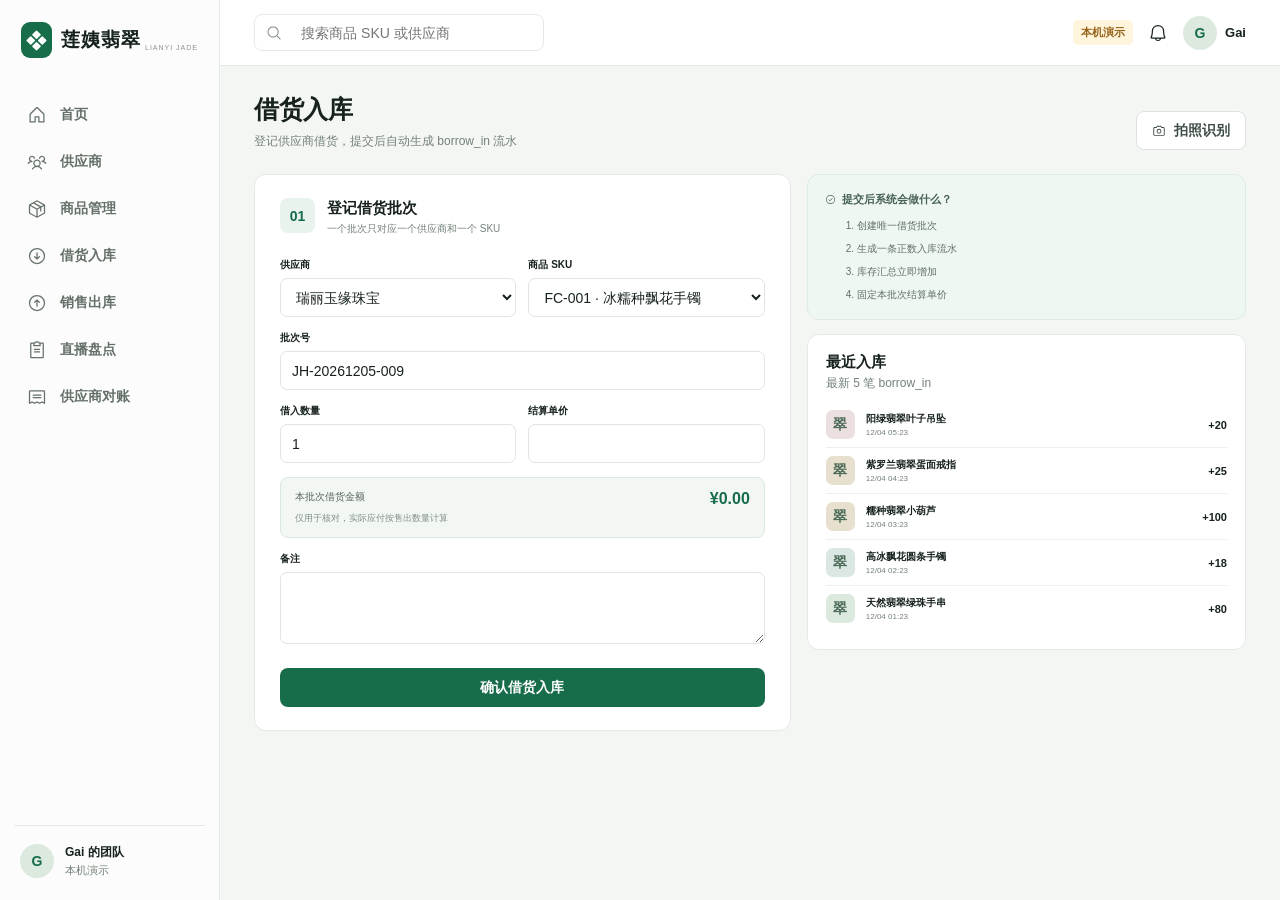
==== borrow/index.html @ c165a5d6 "Publish 莲姨翡翠 mobile workbench" ====
<!DOCTYPE html><html lang="zh-CN"><head><meta charSet="utf-8"/><meta name="viewport" content="width=device-width, initial-scale=1"/><link rel="stylesheet" href="/_next/static/css/index.B_fYpYmX.css" data-rsc-css-href="/_next/static/css/index.B_fYpYmX.css" data-precedence="vite-rsc/importer-resources"/><link rel="modulepreload" fetchPriority="low" href="/_next/static/chunks/index-DwJyGmUU.js"/><script src="/_next/static/chunks/rolldown-runtime-C60lm6uB.js" type="module" async=""></script><script src="/_next/static/chunks/framework-D_rUT4EX.js" type="module" async=""></script><script src="/_next/static/chunks/navigation-errors-By4dF-Cc.js" type="module" async=""></script><link rel="modulepreload" href="/_next/static/chunks/layout-segment-context-Eu8KPWJx.js" crossorigin=""/><link rel="modulepreload" href="/_next/static/chunks/provider-BkWd7_h_.js" crossorigin=""/><title>莲姨翡翠 · 直播库存工作台</title><meta name="description" content="多供应商直播借货、销售、盘点与对账"/><meta name="theme-color" content="#176c4a"/><script>Object.assign(((self[Symbol.for("vinext.navigationRuntime")]??={bootstrap:{routeManifest:null},functions:{}}).bootstrap.rsc??={rsc:[]}),{params:{},nav:{"pathname":"/borrow","searchParams":[]}})</script><link rel="modulepreload" href="/_next/static/chunks/index-DwJyGmUU.js" />
</head><body><div class="center-state"><div class="spinner"></div><b>正在读取工作台</b></div><script type="module" src="/_next/static/chunks/index-DwJyGmUU.js" id="_R_" async=""></script><script>((self[Symbol.for("vinext.navigationRuntime")]??={bootstrap:{routeManifest:null},functions:{}}).bootstrap.rsc??={rsc:[]}).rsc.push("0:{\"page:/borrow\":\"$L1\",\"layout:/\":\"$L2\",\"route:/borrow\":\"$L3\",\"__route\":\"route:/borrow\",\"__interceptionContext\":null,\"__layoutIds\":[\"layout:/\"],\"__rootLayout\":\"/\",\"__bfcacheSegmentIdentities\":{\"layout:/\":\"[\\\"layout\\\",\\\"layout:/\\\",\\\"root-boundary:/\\\",\\\"\\\"]\",\"page:/borrow\":\"[\\\"page\\\",\\\"page:/borrow\\\",\\\"root-boundary:/\\\",\\\"[\\\\\\\"borrow\\\\\\\"]\\\"]\"},\"__srcPage\":[\"borrow\",\"page\"],\"__layoutFlags\":{\"layout:/\":\"s\"},\"__artifactCompatibility\":{\"schemaVersion\":1,\"graphVersion\":\"app-route-graph:63d106fcc7e4d18f\",\"deploymentVersion\":\"52a5974e-112c-4733-9231-46b6f329998c\",\"appElementsSchemaVersion\":1,\"rscPayloadSchemaVersion\":1,\"rootBoundaryId\":\"/\",\"renderEpoch\":null},\"__dynamicStaleTime\":0}\n")</script><script>((self[Symbol.for("vinext.navigationRuntime")]??={bootstrap:{routeManifest:null},functions:{}}).bootstrap.rsc??={rsc:[]}).rsc.push("4:I[\"75b87872b5db\",[],\"AppProvider\",1]\n")</script><script>((self[Symbol.for("vinext.navigationRuntime")]??={bootstrap:{routeManifest:null},functions:{}}).bootstrap.rsc??={rsc:[]}).rsc.push("5:I[\"8c0f216c4604\",[],\"Children\",1]\n")</script><script>((self[Symbol.for("vinext.navigationRuntime")]??={bootstrap:{routeManifest:null},functions:{}}).bootstrap.rsc??={rsc:[]}).rsc.push("6:I[\"593f344dc510\",[],\"GlobalErrorBoundary\",1]\n")</script><script>((self[Symbol.for("vinext.navigationRuntime")]??={bootstrap:{routeManifest:null},functions:{}}).bootstrap.rsc??={rsc:[]}).rsc.push("7:I[\"0b874ad30386\",[],\"default\",1]\n")</script><script>((self[Symbol.for("vinext.navigationRuntime")]??={bootstrap:{routeManifest:null},functions:{}}).bootstrap.rsc??={rsc:[]}).rsc.push("8:I[\"593f344dc510\",[],\"ErrorBoundary\",1]\n")</script><script>((self[Symbol.for("vinext.navigationRuntime")]??={bootstrap:{routeManifest:null},functions:{}}).bootstrap.rsc??={rsc:[]}).rsc.push("9:I[\"15c18cfaeeff\",[],\"LayoutSegmentProvider\",1]\n")</script><script>((self[Symbol.for("vinext.navigationRuntime")]??={bootstrap:{routeManifest:null},functions:{}}).bootstrap.rsc??={rsc:[]}).rsc.push("a:I[\"8c0f216c4604\",[],\"Slot\",1]\n")</script><script>((self[Symbol.for("vinext.navigationRuntime")]??={bootstrap:{routeManifest:null},functions:{}}).bootstrap.rsc??={rsc:[]}).rsc.push("b:I[\"593f344dc510\",[],\"NotFoundBoundary\",1]\n")</script><script>((self[Symbol.for("vinext.navigationRuntime")]??={bootstrap:{routeManifest:null},functions:{}}).bootstrap.rsc??={rsc:[]}).rsc.push("c:I[\"9276801271d6\",[],\"AppRouterScrollTarget\",1]\n")</script><script>((self[Symbol.for("vinext.navigationRuntime")]??={bootstrap:{routeManifest:null},functions:{}}).bootstrap.rsc??={rsc:[]}).rsc.push("d:I[\"593f344dc510\",[],\"RedirectBoundary\",1]\n")</script><script>((self[Symbol.for("vinext.navigationRuntime")]??={bootstrap:{routeManifest:null},functions:{}}).bootstrap.rsc??={rsc:[]}).rsc.push(":HL[\"/_next/static/css/index.B_fYpYmX.css\",\"style\"     ]\n")</script><script>((self[Symbol.for("vinext.navigationRuntime")]??={bootstrap:{routeManifest:null},functions:{}}).bootstrap.rsc??={rsc:[]}).rsc.push("2:[[[\"$\",\"link\",\"css:/_next/static/css/index.B_fYpYmX.css\",{\"rel\":\"stylesheet\",\"precedence\":\"vite-rsc/importer-resources\",\"href\":\"/_next/static/css/index.B_fYpYmX.css\",\"data-rsc-css-href\":\"/_next/static/css/index.B_fYpYmX.css\"}],\"$undefined\"],[\"$\",\"html\",null,{\"lang\":\"zh-CN\",\"children\":[\"$\",\"body\",null,{\"children\":[\"$\",\"$L4\",null,{\"children\":[\"$\",\"$L5\",null,{}]}]}]}]]\n")</script><script>((self[Symbol.for("vinext.navigationRuntime")]??={bootstrap:{routeManifest:null},functions:{}}).bootstrap.rsc??={rsc:[]}).rsc.push("3:[[[\"$\",\"meta\",null,{\"charSet\":\"utf-8\"}],[[\"$\",\"title\",\"0\",{\"children\":\"莲姨翡翠 · 直播库存工作台\"}],[\"$\",\"meta\",\"1\",{\"name\":\"description\",\"content\":\"多供应商直播借货、销售、盘点与对账\"}]],[[\"$\",\"meta\",\"0\",{\"name\":\"viewport\",\"content\":\"width=device-width, initial-scale=1\"}],[\"$\",\"meta\",\"1\",{\"name\":\"theme-color\",\"content\":\"#176c4a\"}]]],[\"$\",\"$L6\",null,{\"fallback\":\"$7\",\"children\":[\"$\",\"$L8\",null,{\"fallback\":\"$7\",\"children\":[\"$\",\"$L9\",null,{\"providerId\":\"layout:/\",\"segmentMap\":{\"children\":[\"borrow\"]},\"children\":[\"$\",\"$La\",null,{\"id\":\"layout:/\",\"parallelSlots\":\"$undefined\",\"children\":[\"$\",\"$Lb\",null,{\"resetKey\":\"borrow\",\"fallback\":[[\"$\",\"title\",null,{\"children\":\"404: This page could not be found.\"}],[\"$\",\"div\",null,{\"style\":{\"fontFamily\":\"system-ui,\\\"Segoe UI\\\",Roboto,Helvetica,Arial,sans-serif,\\\"Apple Color Emoji\\\",\\\"Segoe UI Emoji\\\"\",\"height\":\"100vh\",\"textAlign\":\"center\",\"display\":\"flex\",\"flexDirection\":\"column\",\"alignItems\":\"center\",\"justifyContent\":\"center\"},\"children\":[\"$\",\"div\",null,{\"children\":[[\"$\",\"style\",null,{\"dangerouslySetInnerHTML\":{\"__html\":\"body{color:#000;background:#fff;margin:0}.next-error-h1{border-right:1px solid rgba(0,0,0,.3)}@media (prefers-color-scheme:dark){body{color:#fff;background:#000}.next-error-h1{border-right:1px solid rgba(255,255,255,.3)}}\"}}],[\"$\",\"h1\",null,{\"className\":\"next-error-h1\",\"style\":{\"display\":\"inline-block\",\"margin\":\"0 20px 0 0\",\"padding\":\"0 23px 0 0\",\"fontSize\":24,\"fontWeight\":500,\"verticalAlign\":\"top\",\"lineHeight\":\"49px\"},\"children\":404}],[\"$\",\"div\",null,{\"style\":{\"display\":\"inline-block\"},\"children\":[\"$\",\"h2\",null,{\"style\":{\"fontSize\":14,\"fontWeight\":400,\"lineHeight\":\"49px\",\"margin\":0},\"children\":\"This page could not be found.\"}]}]]}]}]],\"children\":[\"$\",\"$Lc\",null,{\"children\":[\"$\",\"$Ld\",null,{\"children\":[[\"$\",\"$L9\",null,{\"providerId\":\"page:/borrow\",\"segmentMap\":{\"children\":[\"__PAGE__\"]},\"children\":[\"$\",\"$La\",null,{\"id\":\"page:/borrow\"}]}],null]}]}]}]}]}]}]}],null,null]\n")</script><script>((self[Symbol.for("vinext.navigationRuntime")]??={bootstrap:{routeManifest:null},functions:{}}).bootstrap.rsc??={rsc:[]}).rsc.push("e:I[\"9e5c0a05e848\",[],\"BorrowPage\",1]\n")</script><script>((self[Symbol.for("vinext.navigationRuntime")]??={bootstrap:{routeManifest:null},functions:{}}).bootstrap.rsc??={rsc:[]}).rsc.push("1:[\"$\",\"$Le\",null,{}]\n")</script><script>Object.assign(((self[Symbol.for("vinext.navigationRuntime")]??={bootstrap:{routeManifest:null},functions:{}}).bootstrap.rsc??={rsc:[]}),{"initialCacheKind":"static"});((self[Symbol.for("vinext.navigationRuntime")]??={bootstrap:{routeManifest:null},functions:{}}).bootstrap.rsc??={rsc:[]}).done=true</script><script>(function(){function c(){var b=a.contentDocument||(a.contentWindow&&a.contentWindow.document);if(b){var d=b.createElement('script');d.innerHTML="window.__CF$cv$params={r:'a3b03a21baef3493',t:'MTc4OTM5NzY2OA=='};var a=document.createElement('script');a.src='/cdn-cgi/challenge-platform/scripts/jsd/main.js';document.getElementsByTagName('head')[0].appendChild(a);";b.getElementsByTagName('head')[0].appendChild(d)}}if(document.body){var a=document.createElement('iframe');a.height=1;a.width=1;a.style.position='absolute';a.style.top=0;a.style.left=0;a.style.border='none';a.style.visibility='hidden';document.body.appendChild(a);if('loading'!==document.readyState)c();else if(window.addEventListener)document.addEventListener('DOMContentLoaded',c);else{var e=document.onreadystatechange||function(){};document.onreadystatechange=function(b){e(b);'loading'!==document.readyState&&(document.onreadystatechange=e,c())}}}})();</script></body></html>
---- _next/static/css/index.B_fYpYmX.css ----
:root{--green:#176c4a;--green2:#115a3d;--green-soft:#e8f3ed;--ink:#17221d;--muted:#738078;--line:#e5eae7;--bg:#f4f6f4;--white:#fff;--orange:#d87923;--red:#c84343;--blue:#3677bd;--purple:#7758a6;--radius:12px}*{box-sizing:border-box}html,body{background:var(--bg);color:var(--ink);margin:0;font-family:Arial,PingFang SC,Microsoft YaHei,sans-serif;font-size:14px}button,input,select,textarea{font:inherit}button,a{color:inherit}button{cursor:pointer}.app-shell{min-height:100dvh}.app-shell>aside{border-right:1px solid var(--line);z-index:30;background:#fbfcfb;flex-direction:column;width:220px;padding:22px 14px;display:flex;position:fixed;inset:0 auto 0 0}.brand{align-items:center;gap:9px;padding:0 7px;display:flex}.brand>span{background:var(--green);color:#fff;border-radius:9px;place-items:center;width:36px;height:36px;display:grid}.brand b{letter-spacing:1px;white-space:nowrap;flex-shrink:0;font-size:19px}.brand small{letter-spacing:1px;color:#8b958f;white-space:nowrap;align-self:flex-end;margin:0 0 7px -5px;font-size:7px}.app-shell aside nav{flex-direction:column;gap:4px;margin-top:35px;display:flex}.app-shell aside nav a{color:#657068;border-radius:9px;align-items:center;gap:13px;height:43px;padding:0 13px;font-weight:600;text-decoration:none;display:flex}.app-shell aside nav a:hover,.app-shell aside nav a.active{background:var(--green-soft);color:var(--green)}.side-foot{border-top:1px solid var(--line);grid-template-columns:36px 1fr auto;align-items:center;gap:9px;margin-top:auto;padding:18px 6px 0;display:grid}.side-foot div b,.side-foot div small{display:block}.side-foot div b{font-size:12px}.side-foot div small{color:var(--muted);margin-top:2px;font-size:11px}.side-foot button,.header-actions button{background:0 0;border:0;padding:7px}.avatar{width:34px;height:34px;color:var(--green);background:#dce9df;border-radius:50%;place-items:center;font-weight:800;display:grid}.workspace{min-width:0;margin-left:220px}.workspace>header{border-bottom:1px solid var(--line);z-index:20;background:#fffffff5;justify-content:space-between;align-items:center;height:66px;padding:0 34px;display:flex;position:sticky;top:0}.global-search{border:1px solid var(--line);color:#879188;border-radius:8px;align-items:center;gap:8px;width:290px;height:37px;padding:0 11px;display:flex}.global-search input{width:100%;color:var(--ink);background:0 0;border:0;outline:0}.header-actions{align-items:center;gap:8px;display:flex}.header-actions b{font-size:13px}.demo-badge{color:#956219;background:#fff4dc;border-radius:5px;padding:5px 8px;font-size:11px;font-weight:700}.mobile-brand{display:none}.page{max-width:1440px;margin:0 auto;padding:27px 34px 90px}.page-head{justify-content:space-between;align-items:flex-end;margin-bottom:24px;display:flex}.page-head h1{letter-spacing:-.5px;margin:0 0 7px;font-size:25px}.page-head p,.panel-head p{color:var(--muted);margin:0;font-size:12px}.primary,.secondary,.danger-button{border:1px solid #0000;border-radius:8px;justify-content:center;align-items:center;gap:8px;height:39px;padding:0 15px;font-weight:700;display:inline-flex}.primary{background:var(--green);color:#fff}.primary:hover{background:var(--green2)}.secondary{color:#3f4e46;background:#fff;border-color:#dce3df}.secondary:hover{border-color:#a8b7ae}.primary:disabled,.secondary:disabled{opacity:.48;cursor:not-allowed}.block{width:100%;margin-top:7px}.live-chip{color:var(--green);background:var(--green-soft);border-radius:6px;padding:7px 10px;font-size:11px;font-weight:700}.live-chip i,.session-live i,.status.live i{background:#28a26b;border-radius:50%;width:6px;height:6px;margin-right:6px;display:inline-block;box-shadow:0 0 0 4px #ccebdd}.stats{grid-template-columns:repeat(4,1fr);gap:13px;display:grid}.metric{border:1px solid var(--line);border-radius:var(--radius);background:#fff;grid-template-columns:40px 1fr;column-gap:11px;padding:17px 18px;display:grid}.metric-icon{background:var(--green-soft);color:var(--green);border-radius:8px;grid-row:1/4;place-items:center;width:38px;height:38px;display:grid}.metric-icon svg{width:21px;height:21px}.metric-icon.danger{color:var(--red);background:#fff0ed}.metric>span{color:var(--muted);font-size:11px;font-weight:600}.metric>strong{letter-spacing:-.4px;margin:3px 0 1px;font-size:22px}.metric>small{color:#8a958f;font-size:10px}.danger-text{color:var(--red)!important}.quick{margin:26px 0}.quick h2,.panel-head h2{margin:0 0 3px;font-size:15px}.quick-grid{grid-template-columns:repeat(4,1fr);gap:13px;margin-top:11px;display:grid}.quick-grid>a,.quick-grid>button{border:1px solid var(--line);text-align:left;background:#fff;border-radius:10px;grid-template-rows:1fr 1fr;grid-template-columns:39px 1fr 16px;align-items:center;column-gap:10px;min-height:69px;padding:11px;text-decoration:none;display:grid}.quick-grid>a:hover,.quick-grid>button:hover{border-color:#b5c9bd;transform:translateY(-1px)}.quick-grid>a>span,.quick-grid>button>span{border-radius:8px;grid-row:1/3;place-items:center;width:38px;height:38px;display:grid}.quick-grid .green{color:var(--green);background:#e8f3ed}.quick-grid .blue{color:var(--blue);background:#e8f0f8}.quick-grid .orange{color:var(--orange);background:#fff2e4}.quick-grid .purple{color:var(--purple);background:#f0ecf7}.quick-grid svg{width:20px}.quick-grid>a>svg,.quick-grid>button>svg{color:#9aa49f;grid-area:1/3/3;width:14px}.quick-grid b{align-self:end;font-size:12px}.quick-grid small{color:var(--muted);align-self:start;font-size:10px}.panel{border:1px solid var(--line);border-radius:var(--radius);background:#fff;padding:18px}.dashboard-grid{grid-template-columns:1.15fr .85fr;gap:14px;display:grid}.panel-head{justify-content:space-between;align-items:center;display:flex}.panel-head a{color:var(--green);align-items:center;gap:4px;font-size:11px;font-weight:700;text-decoration:none;display:flex}.bar-chart{justify-content:space-around;align-items:flex-end;gap:14px;height:185px;padding:18px 10px 0;display:flex}.bar-col{text-align:center;flex:1;grid-template-rows:18px 1fr 18px;gap:5px;height:100%;display:grid}.bar-col>b{color:#5d6a62;font-size:10px}.bar-col>div{border-bottom:1px solid #e8ece9;align-items:flex-end;height:100%;display:flex}.bar-col i{background:linear-gradient(#32845f,#176c4a);border-radius:4px 4px 0 0;width:100%;min-height:3px;display:block}.bar-col:nth-child(2) i{opacity:.86}.bar-col:nth-child(3) i{opacity:.72}.bar-col:nth-child(4) i{opacity:.58}.bar-col:nth-child(5) i{opacity:.45}.bar-col span{color:var(--muted);white-space:nowrap;font-size:9px}.activity>.panel-head{margin-bottom:10px}.activity-row{border-bottom:1px solid #edf0ee;grid-template-rows:20px 15px;grid-template-columns:32px 1fr auto;align-items:center;column-gap:9px;padding:8px 0;display:grid}.activity-row:last-child{border-bottom:0}.activity-row>span{border-radius:7px;grid-row:1/3;place-items:center;width:29px;height:29px;display:grid}.activity-row>span.in{color:var(--green);background:var(--green-soft)}.activity-row>span.out{color:var(--blue);background:#e8f0f8}.activity-row div b,.activity-row div small{display:block}.activity-row div b{font-size:11px}.activity-row div small{color:var(--muted);font-size:9px}.activity-row strong{grid-area:1/3;font-size:11px}.activity-row time{color:#9aa39e;grid-area:2/3;font-size:8px}.positive{color:var(--green)}.inventory{margin-top:14px}.inventory>.panel-head{margin-bottom:14px}.table-wrap{overflow-x:auto}table{border-collapse:collapse;width:100%;min-width:720px}th{text-align:left;color:#8a958e;background:#f8faf8;padding:9px 11px;font-size:9px;font-weight:700}td{color:#4a574f;border-bottom:1px solid #edf0ee;padding:10px 11px;font-size:11px}tbody tr:last-child td{border-bottom:0}td b{color:var(--ink)}.product-cell{align-items:center;gap:9px;min-width:190px;display:flex}.product-mark{color:#4d6c59;border-radius:7px;flex:none;place-items:center;width:33px;height:33px;font-family:serif;font-weight:800;display:grid}.product-cell b,.product-cell small{display:block}.product-cell b{font-size:11px}.product-cell small{color:#89938d;margin-top:2px;font-size:9px}.status{white-space:nowrap;border-radius:5px;padding:4px 6px;font-size:9px;font-weight:700}.status.ok{color:var(--green);background:var(--green-soft)}.status.warn{color:#a96317;background:#fff2de}.status.live{color:var(--green);background:var(--green-soft)}.status.neutral{color:#596760;background:#eff2f0}.status.live i{width:5px;height:5px;box-shadow:none}.toolbar{justify-content:space-between;align-items:center;gap:14px;margin-bottom:16px;display:flex}.toolbar>span{color:var(--muted);font-size:11px}.search{border:1px solid var(--line);color:#89938d;background:#fff;border-radius:8px;align-items:center;gap:8px;min-width:310px;height:39px;padding:0 11px;display:flex}.search input{background:0 0;border:0;outline:0;flex:1}.supplier-grid{grid-template-columns:repeat(2,1fr);gap:14px;display:grid}.supplier-card{border:1px solid var(--line);border-radius:var(--radius);background:#fff;padding:17px}.supplier-title{grid-template-columns:40px 1fr auto;align-items:center;gap:10px;display:grid}.supplier-title>span{background:var(--green-soft);width:39px;height:39px;color:var(--green);border-radius:9px;place-items:center;font-size:17px;font-weight:800;display:grid}.supplier-title h3{margin:0 0 4px;font-size:13px}.supplier-title small{color:var(--muted);font-size:10px}.supplier-title button,.link-btn{color:var(--green);background:0 0;border:0;font-size:10px;font-weight:700}.supplier-card>p{color:#6f7b74;min-height:29px;margin:13px 0;font-size:10px}.supplier-data{background:#f8faf8;border-radius:8px;grid-template-columns:repeat(3,1fr);padding:10px;display:grid}.supplier-data>div+div{border-left:1px solid #e3e8e5;padding-left:10px}.supplier-data span,.supplier-data b{display:block}.supplier-data span{color:#89938d;font-size:8px}.supplier-data b{margin-top:4px;font-size:12px}.supplier-card>a{color:var(--green);align-items:center;gap:4px;margin-top:12px;font-size:10px;font-weight:700;text-decoration:none;display:flex}.no-pad{padding:0}.no-pad>.panel-head{padding:17px 18px 12px}.band-filter{gap:4px;margin-left:auto;display:flex}.band-filter button{border:1px solid var(--line);color:#657169;background:#fff;border-radius:6px;height:31px;padding:0 10px;font-size:10px}.band-filter button.active{background:var(--green);border-color:var(--green);color:#fff}.form-page{grid-template-columns:minmax(430px,1.1fr) minmax(300px,.9fr);align-items:start;gap:16px;display:grid}.form-panel{padding:23px 25px}.step-title{gap:12px;margin-bottom:22px;display:flex}.step-title>span{background:var(--green-soft);width:35px;height:35px;color:var(--green);border-radius:8px;place-items:center;font-weight:800;display:grid}.step-title h2{margin:1px 0 4px;font-size:15px}.step-title p{color:var(--muted);margin:0;font-size:10px}.field{margin-bottom:14px;display:block}.field>span{justify-content:space-between;margin-bottom:6px;font-size:10px;font-weight:700;display:flex}.field>span small{color:var(--muted);font-weight:400}input,select,textarea{width:100%;color:var(--ink);background:#fff;border:1px solid #dfe5e1;border-radius:7px;outline:0;padding:0 11px}input,select{height:39px}textarea{resize:vertical;min-height:72px;padding-top:10px}input:focus,select:focus,textarea:focus{border-color:#65a084;box-shadow:0 0 0 3px #e8f3ed}select{-webkit-appearance:auto;appearance:auto}.form-grid{grid-template-columns:1fr 1fr;gap:12px;display:grid}.form-total{background:#f2f7f4;border:1px solid #d9e9df;border-radius:8px;grid-template-columns:1fr auto;margin-bottom:14px;padding:12px 14px;display:grid}.form-total>span{color:#56645c;font-size:10px}.form-total>b{color:var(--green);font-size:16px}.form-total>small{color:#819087;grid-column:1/3;margin-top:4px;font-size:9px}.form-error{color:var(--red);background:#fff1ef;border-radius:6px;align-items:center;gap:5px;margin:8px 0;padding:8px;font-size:10px;display:flex}.visually-hidden{clip:rect(0, 0, 0, 0)!important;white-space:nowrap!important;border:0!important;width:1px!important;height:1px!important;margin:-1px!important;padding:0!important;position:absolute!important;overflow:hidden!important}.recognition-flow{gap:14px;display:grid}.recognition-start{text-align:center;background:#f7faf8;border:1px dashed #b7c9bf;border-radius:12px;grid-template-columns:1fr 1fr;gap:10px;padding:26px 20px 20px;display:grid}.recognition-start>span,.recognition-start>h3,.recognition-start>p,.recognition-start>small{grid-column:1/3}.recognition-start>span{background:var(--green-soft);width:64px;height:64px;color:var(--green);border-radius:18px;place-items:center;margin:0 auto 2px;display:grid}.recognition-start h3{margin:0;font-size:16px}.recognition-start p{color:var(--muted);max-width:330px;margin:0 auto 8px;font-size:11px;line-height:1.6}.recognition-start small,.recognition-footnote{color:var(--muted);margin:2px 0 0;font-size:10px}.recognition-photo{background:#eef1ef;border-radius:11px;place-items:center;min-height:180px;display:grid;position:relative;overflow:hidden}.recognition-photo img{object-fit:contain;width:100%;max-height:280px;display:block}.recognition-photo button{background:#fffffff0;height:33px;position:absolute;bottom:10px;right:10px}.recognition-loading{background:#f2f8f4;border:1px solid #d9e9df;border-radius:9px;grid-template-columns:20px 1fr;column-gap:9px;padding:13px;display:grid}.recognition-loading i{border:2px solid #bfdbcb;border-top-color:var(--green);border-radius:50%;grid-row:1/3;width:18px;height:18px;animation:.8s linear infinite recognition-spin}.recognition-loading b{font-size:11px}.recognition-loading small{color:var(--muted);margin-top:3px;font-size:9px}@keyframes recognition-spin{to{transform:rotate(360deg)}}.recognition-result{border-top:1px solid var(--line);padding-top:15px}.candidate-head{justify-content:space-between;align-items:center;gap:12px;margin-bottom:13px;display:flex}.candidate-head b,.candidate-head small{display:block}.candidate-head b{font-size:13px}.candidate-head small{color:var(--muted);margin-top:3px;font-size:9px}.candidate-head>span{white-space:nowrap;border-radius:6px;padding:5px 8px;font-size:10px;font-weight:700}.candidate-head>span.high{color:var(--green);background:var(--green-soft)}.candidate-head>span.medium{color:#94601b;background:#fff3dc}.candidate-head>span.low{color:var(--red);background:#fff0ee}.recognized-copy{border:1px solid var(--line);background:#fafbfa;border-radius:9px;margin-bottom:15px;padding:2px 12px}.recognized-copy>div{border-bottom:1px solid #edf0ee;grid-template-columns:82px 1fr;gap:8px;padding:9px 0;font-size:10px;display:grid}.recognized-copy>div:last-child{border-bottom:0}.recognized-copy span{color:var(--muted)}.recognition-warning{color:#865c24;background:#fff5e7;border-radius:7px;align-items:flex-start;gap:6px;margin:7px 0;padding:8px 9px;font-size:10px;line-height:1.5;display:flex}.recognition-warning svg{flex:none;margin-top:1px}.recognition-footnote{text-align:center}.form-aside{gap:14px;display:grid}.tip{border-radius:var(--radius);color:#466153;background:#eef7f2;border:1px solid #dcece2;padding:17px}.tip.blue-tip{background:#f0f5fa;border-color:#e0e8f1}.tip>b{align-items:center;gap:6px;font-size:11px;display:flex}.tip ol{color:#607069;gap:9px;margin:12px 0 0;padding-left:32px;font-size:10px;display:grid}.history{margin-top:10px}.history>div{border-bottom:1px solid #edf0ee;grid-template-columns:31px 1fr auto;align-items:center;gap:9px;padding:8px 0;display:grid}.history>div:last-child{border:0}.history .product-mark{width:29px;height:29px}.history b,.history small{display:block}.history b{font-size:10px}.history small{color:var(--muted);margin-top:2px;font-size:8px}.history strong{font-size:11px}.session-strip{color:#fff;background:#16241d;border-radius:10px;justify-content:space-between;align-items:center;margin-bottom:15px;padding:13px 16px;display:flex}.session-strip>div{align-items:center;gap:10px;display:flex}.session-live{background:#274636;border-radius:8px;place-items:center;width:31px;height:31px;display:grid}.session-strip b,.session-strip small{display:block}.session-strip b{font-size:11px}.session-strip small{color:#aebbb4;margin-top:3px;font-size:9px}.danger-button{color:#ffd4cf;background:#382924;border-color:#64443f;height:32px;font-size:10px}.inline-warn{color:#8d5c1f;background:#fff4e3;border-radius:6px;margin-bottom:13px;padding:9px 10px;font-size:10px}.inline-warn.neutral{color:#536159;background:#f2f5f3}.selected-product{border:1px solid var(--line);border-radius:8px;align-items:center;gap:10px;margin:-5px 0 13px;padding:9px;display:flex}.selected-product div{flex:1}.selected-product b,.selected-product small{display:block}.selected-product b{font-size:10px}.selected-product small,.selected-product>span{color:var(--muted);font-size:9px}.count-box{border:1px solid var(--line);background:#f8faf8;border-radius:9px;grid-template-columns:repeat(3,1fr);margin-bottom:14px;display:grid;overflow:hidden}.count-box>div{text-align:center;padding:13px}.count-box>div+div{border-left:1px solid var(--line)}.count-box span,.count-box b,.count-box small{display:block}.count-box span{color:var(--muted);font-size:9px}.count-box b{margin:7px 0 2px;font-size:22px}.count-box b small{font-size:9px;font-weight:400;display:inline}.count-box input{text-align:center;height:34px;margin:3px 0 0;font-size:18px;font-weight:800}.count-box small{color:#8d9891;font-size:8px}.count-box .match{color:var(--green);background:#edf7f1}.count-box .mismatch{color:#a76417;background:#fff4e2}.exception-list>.panel-head{margin-bottom:8px}.exception{border-bottom:1px solid var(--line);grid-template-columns:1fr auto;gap:7px;padding:12px 0;display:grid}.exception:last-child{border:0}.exception b,.exception small{display:block}.exception b{font-size:10px}.exception small{color:var(--muted);margin-top:3px;font-size:8px}.exception p{color:#6c7871;background:#f7f9f8;border-radius:5px;grid-column:1/3;margin:2px 0;padding:6px;font-size:9px}.recon-filter{border:1px solid var(--line);background:#fff;border-radius:10px;align-items:end;gap:20px;margin-bottom:14px;padding:13px 16px;display:flex}.recon-filter .field{width:300px;margin:0}.recon-filter>div:last-child{padding-bottom:5px}.recon-filter>div:last-child span,.recon-filter>div:last-child b{display:block}.recon-filter>div:last-child span{color:var(--muted);font-size:8px}.recon-filter>div:last-child b{margin-top:5px;font-size:10px}.recon-stats{border:1px solid var(--line);background:#fff;border-radius:10px;grid-template-columns:repeat(6,1fr);margin-bottom:12px;display:grid;overflow:hidden}.recon-stats>div{padding:15px}.recon-stats>div+div{border-left:1px solid var(--line)}.recon-stats span,.recon-stats b,.recon-stats small{display:block}.recon-stats span{color:var(--muted);font-size:9px}.recon-stats b{margin-top:6px;font-size:15px}.recon-stats small{color:#7b8980;margin-top:3px;font-size:8px}.recon-stats .focus{background:#edf6f1}.recon-stats .focus b{color:var(--green)}.recon-actions{justify-content:flex-end;gap:8px;margin-bottom:12px;display:flex}.payments{margin-top:12px}.payments>.panel-head{margin-bottom:8px}.payment-list>div{border-bottom:1px solid var(--line);grid-template-columns:32px 1fr auto;align-items:center;gap:9px;padding:10px 0;display:grid}.payment-list>div:last-child{border:0}.payment-list>div>span{background:var(--green-soft);width:30px;height:30px;color:var(--green);border-radius:7px;place-items:center;display:grid}.payment-list b,.payment-list small{display:block}.payment-list b{font-size:11px}.payment-list small{color:var(--muted);margin-top:3px;font-size:9px}.payment-list strong{color:var(--green);font-size:12px}.empty{text-align:center;color:#9aa49f;padding:35px 15px}.empty svg{margin-bottom:8px}.empty b,.empty p{display:block}.empty b{color:#67736c;font-size:11px}.empty p{margin:5px 0;font-size:9px}.overlay{z-index:100;background:#111e176e;place-items:center;padding:16px;display:grid;position:fixed;inset:0}.modal{background:#fff;border-radius:13px;width:min(520px,100%);max-height:calc(100dvh - 32px);padding:20px;overflow-y:auto;box-shadow:0 24px 70px #0a180f40}.modal-head{justify-content:space-between;align-items:center;margin-bottom:18px;display:flex}.modal-head h2{margin:0;font-size:17px}.modal-head button,.more-head button{background:0 0;border:0;padding:5px}.toast{color:#fff;z-index:200;background:#163d2c;border-radius:8px;padding:11px 15px;font-size:11px;font-weight:700;position:fixed;bottom:22px;right:22px;box-shadow:0 8px 35px #0003}.toast.error{background:#913735}.center-state{text-align:center;flex-direction:column;justify-content:center;align-items:center;min-height:100dvh;padding:20px;display:flex}.center-state>p{color:var(--muted);max-width:400px}.spinner{border:3px solid #d9e7df;border-top-color:var(--green);border-radius:50%;width:28px;height:28px;margin-bottom:14px;animation:.7s linear infinite spin}@keyframes spin{to{transform:rotate(360deg)}}.state-icon.error{width:42px;height:42px;color:var(--red);background:#fff0ed;border-radius:50%;place-items:center;margin-bottom:12px;font-size:22px;font-weight:800;display:grid}.auth{background:#f4f7f5;grid-template-columns:1fr 1fr;min-height:100dvh;display:grid}.auth-brand{color:#fff;background:#173d2d;flex-direction:column;justify-content:center;padding:8vw;display:flex}.auth-brand .brand{position:absolute;top:30px;left:30px}.auth-brand .brand>span{color:var(--green);background:#fff}.auth-brand .brand small{color:#b2c7bd}.auth-brand h1{letter-spacing:-2px;max-width:430px;margin:0 0 16px;font-size:44px}.auth-brand>p{color:#c6d5ce;max-width:420px;font-size:16px;line-height:1.7}.auth-form{place-items:center;padding:20px;display:grid}.auth-card{border:1px solid var(--line);background:#fff;border-radius:14px;width:min(390px,100%);padding:30px}.kicker{letter-spacing:1.5px;color:var(--green);font-size:10px;font-weight:800}.auth-card h2{margin:9px 0 24px;font-size:24px}.text-btn{width:100%;color:var(--green);background:0 0;border:0;margin-top:12px;font-size:11px}.setup{border:1px solid var(--line);background:#fff;border-radius:12px;width:min(390px,100%);margin-top:15px;padding:20px}.bottom-nav,.more-menu{display:none}@media (max-width:1050px){.stats,.quick-grid{grid-template-columns:repeat(2,1fr)}.dashboard-grid{grid-template-columns:1fr}.recon-stats{grid-template-columns:repeat(3,1fr)}.recon-stats>div:nth-child(4){border-left:0;border-top:1px solid var(--line)}.recon-stats>div:nth-child(5),.recon-stats>div:nth-child(6){border-top:1px solid var(--line)}}@media (max-width:720px){.app-shell>aside{display:none}.workspace{margin-left:0}.workspace>header{height:57px;padding:0 14px}.global-search{display:none}.mobile-brand{display:block}.mobile-brand .brand small{display:none}.mobile-brand .brand>span{width:30px;height:30px}.mobile-brand .brand>span svg{width:18px}.mobile-brand .brand b{font-size:17px}.header-actions>b,.header-actions>.avatar{display:none}.page{padding:20px 14px 90px}.page-head{align-items:flex-start;margin-bottom:18px}.page-head h1{font-size:21px}.page-head p{max-width:240px;line-height:1.45}.page-head>.primary,.page-head>.secondary{height:36px;padding:0 10px;font-size:10px}.live-chip{display:none}.stats{gap:9px}.metric{grid-template-columns:33px 1fr;column-gap:8px;padding:13px 12px}.metric-icon{width:32px;height:32px}.metric>strong{font-size:17px}.quick{margin:20px 0}.quick-grid{gap:8px}.quick-grid>a,.quick-grid>button{grid-template-columns:34px 1fr 12px;min-height:65px;padding:9px}.quick-grid>a>span,.quick-grid>button>span{width:33px;height:33px}.dashboard-grid{gap:10px}.chart-panel{padding:15px 10px}.bar-chart{gap:7px;height:160px;padding-left:0;padding-right:0}.activity{display:none}.inventory{margin-top:10px;padding:15px}.inventory .panel-head a{display:none}.table-wrap table{min-width:660px}.bottom-nav{border-top:1px solid var(--line);z-index:60;padding:7px 4px max(7px, env(safe-area-inset-bottom));background:#fffffff7;grid-template-columns:repeat(5,1fr);display:grid;position:fixed;inset:auto 0 0}.bottom-nav a,.bottom-nav button{color:#7c8780;background:0 0;border:0;flex-direction:column;align-items:center;gap:2px;font-size:9px;text-decoration:none;display:flex}.bottom-nav .active{color:var(--green)}.more-menu{border:1px solid var(--line);z-index:70;background:#fff;border-radius:13px;padding:12px;display:block;position:fixed;inset:auto 9px 70px;box-shadow:0 18px 50px #14251b2b}.more-head{justify-content:space-between;align-items:center;padding:2px 5px 8px;display:flex}.more-menu>a{border-top:1px solid #edf0ee;grid-template-columns:28px 1fr auto;align-items:center;height:43px;font-size:11px;text-decoration:none;display:grid}.more-menu>a svg:last-child{color:#a1aaa5}.toolbar{flex-direction:column;align-items:stretch}.search{width:100%;min-width:0}.band-filter{margin-left:0;overflow-x:auto}.supplier-grid,.form-page{grid-template-columns:1fr}.form-aside{grid-row:1}.form-aside .recent{display:none}.form-panel{padding:18px}.form-grid{grid-template-columns:1fr;gap:0}.page-head+.form-page .form-aside,.stocktake .form-aside,.stocktake .exception-list{grid-row:auto}.session-strip{padding:11px}.count-box>div{padding:10px 5px}.count-box b{font-size:18px}.recon-filter{flex-direction:column;align-items:stretch;gap:10px}.recon-filter .field{width:auto}.recon-stats{grid-template-columns:repeat(2,1fr)}.recon-stats>div:nth-child(3),.recon-stats>div:nth-child(5){border-left:0}.recon-stats>div:nth-child(n+3){border-top:1px solid var(--line)}.recon-stats>div:nth-child(4){border-left:1px solid var(--line)}.recon-actions>*{flex:1}.overlay{align-items:end;padding:0}.modal{border-radius:15px 15px 0 0;width:100%;max-height:92dvh;padding:19px 17px 28px}.recognition-start{padding:22px 14px 17px}.recognition-start>button{padding:0 10px}.toast{text-align:center;bottom:77px;left:14px;right:14px}.auth{grid-template-columns:1fr}.auth-brand{min-height:35dvh;padding:75px 25px 25px}.auth-brand h1{margin-bottom:7px;font-size:31px}.auth-brand>p{font-size:12px}.auth-form{align-items:start;padding:20px}.auth-card{padding:23px}.auth-brand .brand{top:20px;left:18px}}@media (max-width:390px){.stats{grid-template-columns:1fr 1fr}.metric{display:block}.metric-icon{margin-bottom:8px}.metric>span,.metric>strong,.metric>small{display:block}.metric>strong{margin:4px 0}.quick-grid{grid-template-columns:1fr 1fr}.quick-grid small{display:none}.quick-grid>a,.quick-grid>button{grid-template-rows:1fr;min-height:54px}.quick-grid>a>span,.quick-grid>button>span,.quick-grid>a>svg,.quick-grid>button>svg{grid-row:1}.supplier-data{padding:8px}.page-head>div{min-width:0}.page-head h1{white-space:nowrap}}.notification-link{padding:7px;text-decoration:none;display:flex}@media (max-width:720px){input,select{height:44px;font-size:14px}.field>span{font-size:12px}.primary,.secondary,.danger-button,.page-head>.primary,.page-head>.secondary,.band-filter button,.bottom-nav a,.bottom-nav button{min-height:44px}.product-cell b{font-size:13px}.product-cell small{font-size:11px}.table-wrap table{min-width:0;display:block}.table-wrap thead{display:none}.table-wrap tbody{display:block}.table-wrap tr{border-bottom:1px solid var(--line);grid-template-columns:1fr 1fr;gap:3px 12px;padding:12px 13px;display:grid}.table-wrap tr:last-child{border:0}.table-wrap td{border:0;align-items:center;gap:5px;padding:4px 0;font-size:12px;display:flex}.table-wrap td:first-child{grid-column:1/3;padding-bottom:8px}.table-wrap td[data-label]:before{content:attr(data-label);color:var(--muted);min-width:52px;font-size:11px}.table-wrap .status{font-size:10px}.table-wrap .product-mark{width:39px;height:39px}.table-wrap .link-btn{min-height:32px}.inventory{padding-left:0;padding-right:0}.inventory .panel-head{padding-left:15px}.supplier-card p,.supplier-title small,.supplier-data span{font-size:11px}.supplier-data b{font-size:14px}.tip ol{font-size:12px}.tip b{font-size:13px}.recon-stats span,.recon-filter>div:last-child span{font-size:11px}.recon-stats b{font-size:17px}.more-menu>a{min-height:44px;font-size:13px}}
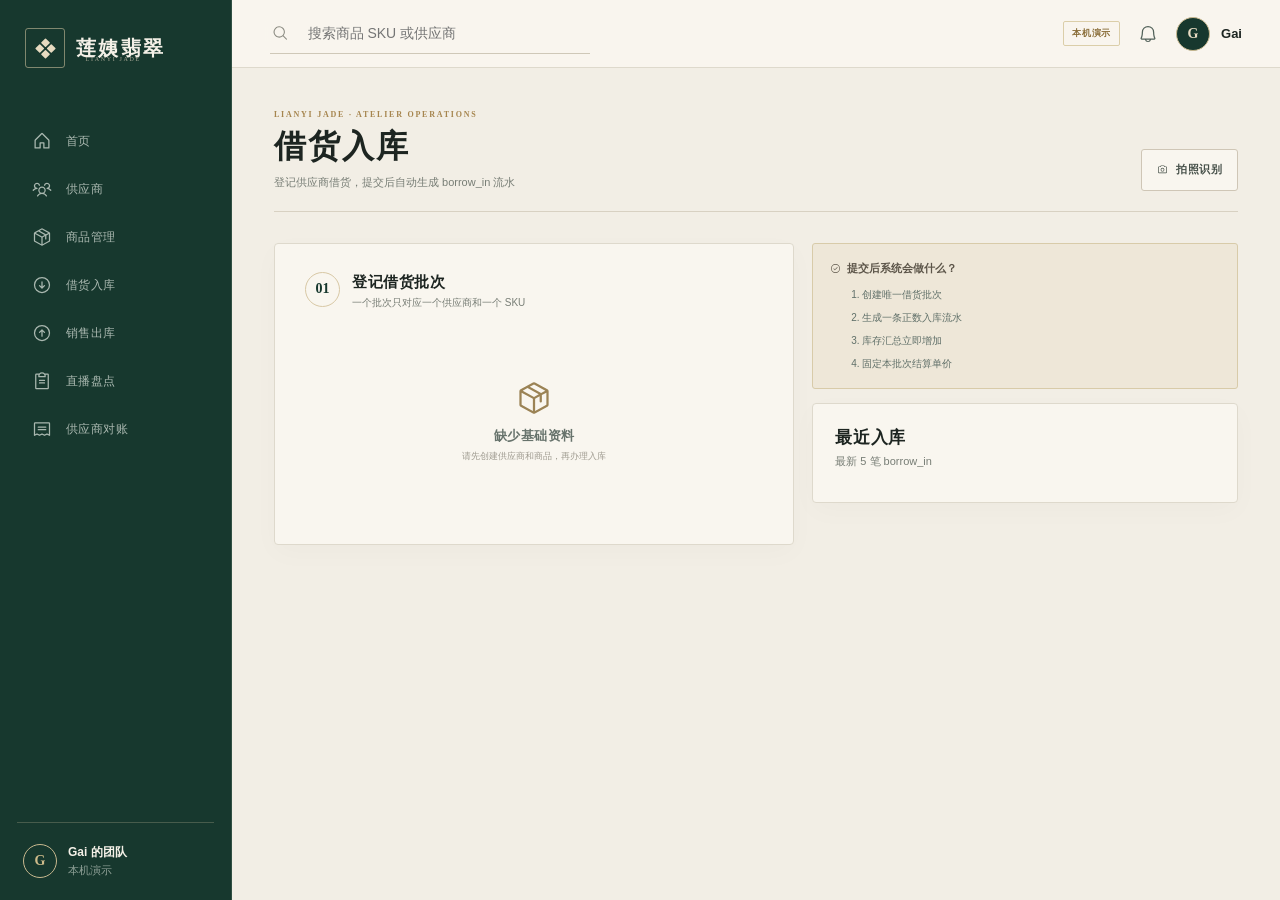
==== commit 7b409a9d: "Publish luxury visual refresh" ====
--- a/borrow/index.html
+++ b/borrow/index.html
@@ -1,2 +1,2 @@
-<!DOCTYPE html><html lang="zh-CN"><head><meta charSet="utf-8"/><meta name="viewport" content="width=device-width, initial-scale=1"/><link rel="stylesheet" href="/_next/static/css/index.B_fYpYmX.css" data-rsc-css-href="/_next/static/css/index.B_fYpYmX.css" data-precedence="vite-rsc/importer-resources"/><link rel="modulepreload" fetchPriority="low" href="/_next/static/chunks/index-DwJyGmUU.js"/><script src="/_next/static/chunks/rolldown-runtime-C60lm6uB.js" type="module" async=""></script><script src="/_next/static/chunks/framework-D_rUT4EX.js" type="module" async=""></script><script src="/_next/static/chunks/navigation-errors-By4dF-Cc.js" type="module" async=""></script><link rel="modulepreload" href="/_next/static/chunks/layout-segment-context-Eu8KPWJx.js" crossorigin=""/><link rel="modulepreload" href="/_next/static/chunks/provider-BkWd7_h_.js" crossorigin=""/><title>莲姨翡翠 · 直播库存工作台</title><meta name="description" content="多供应商直播借货、销售、盘点与对账"/><meta name="theme-color" content="#176c4a"/><script>Object.assign(((self[Symbol.for("vinext.navigationRuntime")]??={bootstrap:{routeManifest:null},functions:{}}).bootstrap.rsc??={rsc:[]}),{params:{},nav:{"pathname":"/borrow","searchParams":[]}})</script><link rel="modulepreload" href="/_next/static/chunks/index-DwJyGmUU.js" />
-</head><body><div class="center-state"><div class="spinner"></div><b>正在读取工作台</b></div><script type="module" src="/_next/static/chunks/index-DwJyGmUU.js" id="_R_" async=""></script><script>((self[Symbol.for("vinext.navigationRuntime")]??={bootstrap:{routeManifest:null},functions:{}}).bootstrap.rsc??={rsc:[]}).rsc.push("0:{\"page:/borrow\":\"$L1\",\"layout:/\":\"$L2\",\"route:/borrow\":\"$L3\",\"__route\":\"route:/borrow\",\"__interceptionContext\":null,\"__layoutIds\":[\"layout:/\"],\"__rootLayout\":\"/\",\"__bfcacheSegmentIdentities\":{\"layout:/\":\"[\\\"layout\\\",\\\"layout:/\\\",\\\"root-boundary:/\\\",\\\"\\\"]\",\"page:/borrow\":\"[\\\"page\\\",\\\"page:/borrow\\\",\\\"root-boundary:/\\\",\\\"[\\\\\\\"borrow\\\\\\\"]\\\"]\"},\"__srcPage\":[\"borrow\",\"page\"],\"__layoutFlags\":{\"layout:/\":\"s\"},\"__artifactCompatibility\":{\"schemaVersion\":1,\"graphVersion\":\"app-route-graph:63d106fcc7e4d18f\",\"deploymentVersion\":\"52a5974e-112c-4733-9231-46b6f329998c\",\"appElementsSchemaVersion\":1,\"rscPayloadSchemaVersion\":1,\"rootBoundaryId\":\"/\",\"renderEpoch\":null},\"__dynamicStaleTime\":0}\n")</script><script>((self[Symbol.for("vinext.navigationRuntime")]??={bootstrap:{routeManifest:null},functions:{}}).bootstrap.rsc??={rsc:[]}).rsc.push("4:I[\"75b87872b5db\",[],\"AppProvider\",1]\n")</script><script>((self[Symbol.for("vinext.navigationRuntime")]??={bootstrap:{routeManifest:null},functions:{}}).bootstrap.rsc??={rsc:[]}).rsc.push("5:I[\"8c0f216c4604\",[],\"Children\",1]\n")</script><script>((self[Symbol.for("vinext.navigationRuntime")]??={bootstrap:{routeManifest:null},functions:{}}).bootstrap.rsc??={rsc:[]}).rsc.push("6:I[\"593f344dc510\",[],\"GlobalErrorBoundary\",1]\n")</script><script>((self[Symbol.for("vinext.navigationRuntime")]??={bootstrap:{routeManifest:null},functions:{}}).bootstrap.rsc??={rsc:[]}).rsc.push("7:I[\"0b874ad30386\",[],\"default\",1]\n")</script><script>((self[Symbol.for("vinext.navigationRuntime")]??={bootstrap:{routeManifest:null},functions:{}}).bootstrap.rsc??={rsc:[]}).rsc.push("8:I[\"593f344dc510\",[],\"ErrorBoundary\",1]\n")</script><script>((self[Symbol.for("vinext.navigationRuntime")]??={bootstrap:{routeManifest:null},functions:{}}).bootstrap.rsc??={rsc:[]}).rsc.push("9:I[\"15c18cfaeeff\",[],\"LayoutSegmentProvider\",1]\n")</script><script>((self[Symbol.for("vinext.navigationRuntime")]??={bootstrap:{routeManifest:null},functions:{}}).bootstrap.rsc??={rsc:[]}).rsc.push("a:I[\"8c0f216c4604\",[],\"Slot\",1]\n")</script><script>((self[Symbol.for("vinext.navigationRuntime")]??={bootstrap:{routeManifest:null},functions:{}}).bootstrap.rsc??={rsc:[]}).rsc.push("b:I[\"593f344dc510\",[],\"NotFoundBoundary\",1]\n")</script><script>((self[Symbol.for("vinext.navigationRuntime")]??={bootstrap:{routeManifest:null},functions:{}}).bootstrap.rsc??={rsc:[]}).rsc.push("c:I[\"9276801271d6\",[],\"AppRouterScrollTarget\",1]\n")</script><script>((self[Symbol.for("vinext.navigationRuntime")]??={bootstrap:{routeManifest:null},functions:{}}).bootstrap.rsc??={rsc:[]}).rsc.push("d:I[\"593f344dc510\",[],\"RedirectBoundary\",1]\n")</script><script>((self[Symbol.for("vinext.navigationRuntime")]??={bootstrap:{routeManifest:null},functions:{}}).bootstrap.rsc??={rsc:[]}).rsc.push(":HL[\"/_next/static/css/index.B_fYpYmX.css\",\"style\"     ]\n")</script><script>((self[Symbol.for("vinext.navigationRuntime")]??={bootstrap:{routeManifest:null},functions:{}}).bootstrap.rsc??={rsc:[]}).rsc.push("2:[[[\"$\",\"link\",\"css:/_next/static/css/index.B_fYpYmX.css\",{\"rel\":\"stylesheet\",\"precedence\":\"vite-rsc/importer-resources\",\"href\":\"/_next/static/css/index.B_fYpYmX.css\",\"data-rsc-css-href\":\"/_next/static/css/index.B_fYpYmX.css\"}],\"$undefined\"],[\"$\",\"html\",null,{\"lang\":\"zh-CN\",\"children\":[\"$\",\"body\",null,{\"children\":[\"$\",\"$L4\",null,{\"children\":[\"$\",\"$L5\",null,{}]}]}]}]]\n")</script><script>((self[Symbol.for("vinext.navigationRuntime")]??={bootstrap:{routeManifest:null},functions:{}}).bootstrap.rsc??={rsc:[]}).rsc.push("3:[[[\"$\",\"meta\",null,{\"charSet\":\"utf-8\"}],[[\"$\",\"title\",\"0\",{\"children\":\"莲姨翡翠 · 直播库存工作台\"}],[\"$\",\"meta\",\"1\",{\"name\":\"description\",\"content\":\"多供应商直播借货、销售、盘点与对账\"}]],[[\"$\",\"meta\",\"0\",{\"name\":\"viewport\",\"content\":\"width=device-width, initial-scale=1\"}],[\"$\",\"meta\",\"1\",{\"name\":\"theme-color\",\"content\":\"#176c4a\"}]]],[\"$\",\"$L6\",null,{\"fallback\":\"$7\",\"children\":[\"$\",\"$L8\",null,{\"fallback\":\"$7\",\"children\":[\"$\",\"$L9\",null,{\"providerId\":\"layout:/\",\"segmentMap\":{\"children\":[\"borrow\"]},\"children\":[\"$\",\"$La\",null,{\"id\":\"layout:/\",\"parallelSlots\":\"$undefined\",\"children\":[\"$\",\"$Lb\",null,{\"resetKey\":\"borrow\",\"fallback\":[[\"$\",\"title\",null,{\"children\":\"404: This page could not be found.\"}],[\"$\",\"div\",null,{\"style\":{\"fontFamily\":\"system-ui,\\\"Segoe UI\\\",Roboto,Helvetica,Arial,sans-serif,\\\"Apple Color Emoji\\\",\\\"Segoe UI Emoji\\\"\",\"height\":\"100vh\",\"textAlign\":\"center\",\"display\":\"flex\",\"flexDirection\":\"column\",\"alignItems\":\"center\",\"justifyContent\":\"center\"},\"children\":[\"$\",\"div\",null,{\"children\":[[\"$\",\"style\",null,{\"dangerouslySetInnerHTML\":{\"__html\":\"body{color:#000;background:#fff;margin:0}.next-error-h1{border-right:1px solid rgba(0,0,0,.3)}@media (prefers-color-scheme:dark){body{color:#fff;background:#000}.next-error-h1{border-right:1px solid rgba(255,255,255,.3)}}\"}}],[\"$\",\"h1\",null,{\"className\":\"next-error-h1\",\"style\":{\"display\":\"inline-block\",\"margin\":\"0 20px 0 0\",\"padding\":\"0 23px 0 0\",\"fontSize\":24,\"fontWeight\":500,\"verticalAlign\":\"top\",\"lineHeight\":\"49px\"},\"children\":404}],[\"$\",\"div\",null,{\"style\":{\"display\":\"inline-block\"},\"children\":[\"$\",\"h2\",null,{\"style\":{\"fontSize\":14,\"fontWeight\":400,\"lineHeight\":\"49px\",\"margin\":0},\"children\":\"This page could not be found.\"}]}]]}]}]],\"children\":[\"$\",\"$Lc\",null,{\"children\":[\"$\",\"$Ld\",null,{\"children\":[[\"$\",\"$L9\",null,{\"providerId\":\"page:/borrow\",\"segmentMap\":{\"children\":[\"__PAGE__\"]},\"children\":[\"$\",\"$La\",null,{\"id\":\"page:/borrow\"}]}],null]}]}]}]}]}]}]}],null,null]\n")</script><script>((self[Symbol.for("vinext.navigationRuntime")]??={bootstrap:{routeManifest:null},functions:{}}).bootstrap.rsc??={rsc:[]}).rsc.push("e:I[\"9e5c0a05e848\",[],\"BorrowPage\",1]\n")</script><script>((self[Symbol.for("vinext.navigationRuntime")]??={bootstrap:{routeManifest:null},functions:{}}).bootstrap.rsc??={rsc:[]}).rsc.push("1:[\"$\",\"$Le\",null,{}]\n")</script><script>Object.assign(((self[Symbol.for("vinext.navigationRuntime")]??={bootstrap:{routeManifest:null},functions:{}}).bootstrap.rsc??={rsc:[]}),{"initialCacheKind":"static"});((self[Symbol.for("vinext.navigationRuntime")]??={bootstrap:{routeManifest:null},functions:{}}).bootstrap.rsc??={rsc:[]}).done=true</script><script>(function(){function c(){var b=a.contentDocument||(a.contentWindow&&a.contentWindow.document);if(b){var d=b.createElement('script');d.innerHTML="window.__CF$cv$params={r:'a3b03a21baef3493',t:'MTc4OTM5NzY2OA=='};var a=document.createElement('script');a.src='/cdn-cgi/challenge-platform/scripts/jsd/main.js';document.getElementsByTagName('head')[0].appendChild(a);";b.getElementsByTagName('head')[0].appendChild(d)}}if(document.body){var a=document.createElement('iframe');a.height=1;a.width=1;a.style.position='absolute';a.style.top=0;a.style.left=0;a.style.border='none';a.style.visibility='hidden';document.body.appendChild(a);if('loading'!==document.readyState)c();else if(window.addEventListener)document.addEventListener('DOMContentLoaded',c);else{var e=document.onreadystatechange||function(){};document.onreadystatechange=function(b){e(b);'loading'!==document.readyState&&(document.onreadystatechange=e,c())}}}})();</script></body></html>+<!DOCTYPE html><html lang="zh-CN"><head><meta charSet="utf-8"/><meta name="viewport" content="width=device-width, initial-scale=1"/><link rel="stylesheet" href="/_next/static/css/index.D7hTfISC.css" data-rsc-css-href="/_next/static/css/index.D7hTfISC.css" data-precedence="vite-rsc/importer-resources"/><link rel="modulepreload" fetchPriority="low" href="/_next/static/chunks/index-Blk2rlcI.js"/><script src="/_next/static/chunks/rolldown-runtime-C60lm6uB.js" type="module" async=""></script><script src="/_next/static/chunks/framework-D_rUT4EX.js" type="module" async=""></script><script src="/_next/static/chunks/navigation-errors-By4dF-Cc.js" type="module" async=""></script><link rel="modulepreload" href="/_next/static/chunks/layout-segment-context-CkA3WodQ.js" crossorigin=""/><link rel="modulepreload" href="/_next/static/chunks/provider-aD4UeRP1.js" crossorigin=""/><title>莲姨翡翠 · 直播库存工作台</title><meta name="description" content="多供应商直播借货、销售、盘点与对账"/><meta name="theme-color" content="#17382e"/><script>Object.assign(((self[Symbol.for("vinext.navigationRuntime")]??={bootstrap:{routeManifest:null},functions:{}}).bootstrap.rsc??={rsc:[]}),{params:{},nav:{"pathname":"/borrow","searchParams":[]}})</script><link rel="modulepreload" href="/_next/static/chunks/index-Blk2rlcI.js" />
+</head><body><div class="center-state"><div class="spinner"></div><b>正在读取工作台</b></div><script type="module" src="/_next/static/chunks/index-Blk2rlcI.js" id="_R_" async=""></script><script>((self[Symbol.for("vinext.navigationRuntime")]??={bootstrap:{routeManifest:null},functions:{}}).bootstrap.rsc??={rsc:[]}).rsc.push("0:{\"page:/borrow\":\"$L1\",\"layout:/\":\"$L2\",\"route:/borrow\":\"$L3\",\"__route\":\"route:/borrow\",\"__interceptionContext\":null,\"__layoutIds\":[\"layout:/\"],\"__rootLayout\":\"/\",\"__bfcacheSegmentIdentities\":{\"layout:/\":\"[\\\"layout\\\",\\\"layout:/\\\",\\\"root-boundary:/\\\",\\\"\\\"]\",\"page:/borrow\":\"[\\\"page\\\",\\\"page:/borrow\\\",\\\"root-boundary:/\\\",\\\"[\\\\\\\"borrow\\\\\\\"]\\\"]\"},\"__srcPage\":[\"borrow\",\"page\"],\"__layoutFlags\":{\"layout:/\":\"s\"},\"__artifactCompatibility\":{\"schemaVersion\":1,\"graphVersion\":\"app-route-graph:63d106fcc7e4d18f\",\"deploymentVersion\":\"70d492cc-1043-4f58-aca9-69269c07bb3f\",\"appElementsSchemaVersion\":1,\"rscPayloadSchemaVersion\":1,\"rootBoundaryId\":\"/\",\"renderEpoch\":null},\"__dynamicStaleTime\":0}\n")</script><script>((self[Symbol.for("vinext.navigationRuntime")]??={bootstrap:{routeManifest:null},functions:{}}).bootstrap.rsc??={rsc:[]}).rsc.push("4:I[\"75b87872b5db\",[],\"AppProvider\",1]\n")</script><script>((self[Symbol.for("vinext.navigationRuntime")]??={bootstrap:{routeManifest:null},functions:{}}).bootstrap.rsc??={rsc:[]}).rsc.push("5:I[\"8c0f216c4604\",[],\"Children\",1]\n")</script><script>((self[Symbol.for("vinext.navigationRuntime")]??={bootstrap:{routeManifest:null},functions:{}}).bootstrap.rsc??={rsc:[]}).rsc.push("6:I[\"593f344dc510\",[],\"GlobalErrorBoundary\",1]\n")</script><script>((self[Symbol.for("vinext.navigationRuntime")]??={bootstrap:{routeManifest:null},functions:{}}).bootstrap.rsc??={rsc:[]}).rsc.push("7:I[\"0b874ad30386\",[],\"default\",1]\n")</script><script>((self[Symbol.for("vinext.navigationRuntime")]??={bootstrap:{routeManifest:null},functions:{}}).bootstrap.rsc??={rsc:[]}).rsc.push("8:I[\"593f344dc510\",[],\"ErrorBoundary\",1]\n")</script><script>((self[Symbol.for("vinext.navigationRuntime")]??={bootstrap:{routeManifest:null},functions:{}}).bootstrap.rsc??={rsc:[]}).rsc.push("9:I[\"15c18cfaeeff\",[],\"LayoutSegmentProvider\",1]\n")</script><script>((self[Symbol.for("vinext.navigationRuntime")]??={bootstrap:{routeManifest:null},functions:{}}).bootstrap.rsc??={rsc:[]}).rsc.push("a:I[\"8c0f216c4604\",[],\"Slot\",1]\n")</script><script>((self[Symbol.for("vinext.navigationRuntime")]??={bootstrap:{routeManifest:null},functions:{}}).bootstrap.rsc??={rsc:[]}).rsc.push("b:I[\"593f344dc510\",[],\"NotFoundBoundary\",1]\n")</script><script>((self[Symbol.for("vinext.navigationRuntime")]??={bootstrap:{routeManifest:null},functions:{}}).bootstrap.rsc??={rsc:[]}).rsc.push("c:I[\"9276801271d6\",[],\"AppRouterScrollTarget\",1]\n")</script><script>((self[Symbol.for("vinext.navigationRuntime")]??={bootstrap:{routeManifest:null},functions:{}}).bootstrap.rsc??={rsc:[]}).rsc.push("d:I[\"593f344dc510\",[],\"RedirectBoundary\",1]\n")</script><script>((self[Symbol.for("vinext.navigationRuntime")]??={bootstrap:{routeManifest:null},functions:{}}).bootstrap.rsc??={rsc:[]}).rsc.push(":HL[\"/_next/static/css/index.D7hTfISC.css\",\"style\"     ]\n")</script><script>((self[Symbol.for("vinext.navigationRuntime")]??={bootstrap:{routeManifest:null},functions:{}}).bootstrap.rsc??={rsc:[]}).rsc.push("2:[[[\"$\",\"link\",\"css:/_next/static/css/index.D7hTfISC.css\",{\"rel\":\"stylesheet\",\"precedence\":\"vite-rsc/importer-resources\",\"href\":\"/_next/static/css/index.D7hTfISC.css\",\"data-rsc-css-href\":\"/_next/static/css/index.D7hTfISC.css\"}],\"$undefined\"],[\"$\",\"html\",null,{\"lang\":\"zh-CN\",\"children\":[\"$\",\"body\",null,{\"children\":[\"$\",\"$L4\",null,{\"children\":[\"$\",\"$L5\",null,{}]}]}]}]]\n")</script><script>((self[Symbol.for("vinext.navigationRuntime")]??={bootstrap:{routeManifest:null},functions:{}}).bootstrap.rsc??={rsc:[]}).rsc.push("3:[[[\"$\",\"meta\",null,{\"charSet\":\"utf-8\"}],[[\"$\",\"title\",\"0\",{\"children\":\"莲姨翡翠 · 直播库存工作台\"}],[\"$\",\"meta\",\"1\",{\"name\":\"description\",\"content\":\"多供应商直播借货、销售、盘点与对账\"}]],[[\"$\",\"meta\",\"0\",{\"name\":\"viewport\",\"content\":\"width=device-width, initial-scale=1\"}],[\"$\",\"meta\",\"1\",{\"name\":\"theme-color\",\"content\":\"#17382e\"}]]],[\"$\",\"$L6\",null,{\"fallback\":\"$7\",\"children\":[\"$\",\"$L8\",null,{\"fallback\":\"$7\",\"children\":[\"$\",\"$L9\",null,{\"providerId\":\"layout:/\",\"segmentMap\":{\"children\":[\"borrow\"]},\"children\":[\"$\",\"$La\",null,{\"id\":\"layout:/\",\"parallelSlots\":\"$undefined\",\"children\":[\"$\",\"$Lb\",null,{\"resetKey\":\"borrow\",\"fallback\":[[\"$\",\"title\",null,{\"children\":\"404: This page could not be found.\"}],[\"$\",\"div\",null,{\"style\":{\"fontFamily\":\"system-ui,\\\"Segoe UI\\\",Roboto,Helvetica,Arial,sans-serif,\\\"Apple Color Emoji\\\",\\\"Segoe UI Emoji\\\"\",\"height\":\"100vh\",\"textAlign\":\"center\",\"display\":\"flex\",\"flexDirection\":\"column\",\"alignItems\":\"center\",\"justifyContent\":\"center\"},\"children\":[\"$\",\"div\",null,{\"children\":[[\"$\",\"style\",null,{\"dangerouslySetInnerHTML\":{\"__html\":\"body{color:#000;background:#fff;margin:0}.next-error-h1{border-right:1px solid rgba(0,0,0,.3)}@media (prefers-color-scheme:dark){body{color:#fff;background:#000}.next-error-h1{border-right:1px solid rgba(255,255,255,.3)}}\"}}],[\"$\",\"h1\",null,{\"className\":\"next-error-h1\",\"style\":{\"display\":\"inline-block\",\"margin\":\"0 20px 0 0\",\"padding\":\"0 23px 0 0\",\"fontSize\":24,\"fontWeight\":500,\"verticalAlign\":\"top\",\"lineHeight\":\"49px\"},\"children\":404}],[\"$\",\"div\",null,{\"style\":{\"display\":\"inline-block\"},\"children\":[\"$\",\"h2\",null,{\"style\":{\"fontSize\":14,\"fontWeight\":400,\"lineHeight\":\"49px\",\"margin\":0},\"children\":\"This page could not be found.\"}]}]]}]}]],\"children\":[\"$\",\"$Lc\",null,{\"children\":[\"$\",\"$Ld\",null,{\"children\":[[\"$\",\"$L9\",null,{\"providerId\":\"page:/borrow\",\"segmentMap\":{\"children\":[\"__PAGE__\"]},\"children\":[\"$\",\"$La\",null,{\"id\":\"page:/borrow\"}]}],null]}]}]}]}]}]}]}],null,null]\n")</script><script>((self[Symbol.for("vinext.navigationRuntime")]??={bootstrap:{routeManifest:null},functions:{}}).bootstrap.rsc??={rsc:[]}).rsc.push("e:I[\"9e5c0a05e848\",[],\"BorrowPage\",1]\n")</script><script>((self[Symbol.for("vinext.navigationRuntime")]??={bootstrap:{routeManifest:null},functions:{}}).bootstrap.rsc??={rsc:[]}).rsc.push("1:[\"$\",\"$Le\",null,{}]\n")</script><script>Object.assign(((self[Symbol.for("vinext.navigationRuntime")]??={bootstrap:{routeManifest:null},functions:{}}).bootstrap.rsc??={rsc:[]}),{"initialCacheKind":"static"});((self[Symbol.for("vinext.navigationRuntime")]??={bootstrap:{routeManifest:null},functions:{}}).bootstrap.rsc??={rsc:[]}).done=true</script></body></html>
--- a/_next/static/css/index.D7hTfISC.css
+++ b/_next/static/css/index.D7hTfISC.css
@@ -0,0 +1 @@
+:root{--green:#176c4a;--green2:#115a3d;--green-soft:#e8f3ed;--ink:#17221d;--muted:#738078;--line:#e5eae7;--bg:#f4f6f4;--white:#fff;--orange:#d87923;--red:#c84343;--blue:#3677bd;--purple:#7758a6;--radius:12px}*{box-sizing:border-box}html,body{background:var(--bg);color:var(--ink);margin:0;font-family:Arial,PingFang SC,Microsoft YaHei,sans-serif;font-size:14px}button,input,select,textarea{font:inherit}button,a{color:inherit}button{cursor:pointer}.app-shell{min-height:100dvh}.app-shell>aside{border-right:1px solid var(--line);z-index:30;background:#fbfcfb;flex-direction:column;width:220px;padding:22px 14px;display:flex;position:fixed;inset:0 auto 0 0}.brand{align-items:center;gap:9px;padding:0 7px;display:flex}.brand>span{background:var(--green);color:#fff;border-radius:9px;place-items:center;width:36px;height:36px;display:grid}.brand b{letter-spacing:1px;white-space:nowrap;flex-shrink:0;font-size:19px}.brand small{letter-spacing:1px;color:#8b958f;white-space:nowrap;align-self:flex-end;margin:0 0 7px -5px;font-size:7px}.app-shell aside nav{flex-direction:column;gap:4px;margin-top:35px;display:flex}.app-shell aside nav a{color:#657068;border-radius:9px;align-items:center;gap:13px;height:43px;padding:0 13px;font-weight:600;text-decoration:none;display:flex}.app-shell aside nav a:hover,.app-shell aside nav a.active{background:var(--green-soft);color:var(--green)}.side-foot{border-top:1px solid var(--line);grid-template-columns:36px 1fr auto;align-items:center;gap:9px;margin-top:auto;padding:18px 6px 0;display:grid}.side-foot div b,.side-foot div small{display:block}.side-foot div b{font-size:12px}.side-foot div small{color:var(--muted);margin-top:2px;font-size:11px}.side-foot button,.header-actions button{background:0 0;border:0;padding:7px}.avatar{width:34px;height:34px;color:var(--green);background:#dce9df;border-radius:50%;place-items:center;font-weight:800;display:grid}.workspace{min-width:0;margin-left:220px}.workspace>header{border-bottom:1px solid var(--line);z-index:20;background:#fffffff5;justify-content:space-between;align-items:center;height:66px;padding:0 34px;display:flex;position:sticky;top:0}.global-search{border:1px solid var(--line);color:#879188;border-radius:8px;align-items:center;gap:8px;width:290px;height:37px;padding:0 11px;display:flex}.global-search input{width:100%;color:var(--ink);background:0 0;border:0;outline:0}.header-actions{align-items:center;gap:8px;display:flex}.header-actions b{font-size:13px}.demo-badge{color:#956219;background:#fff4dc;border-radius:5px;padding:5px 8px;font-size:11px;font-weight:700}.mobile-brand{display:none}.page{max-width:1440px;margin:0 auto;padding:27px 34px 90px}.page-head{justify-content:space-between;align-items:flex-end;margin-bottom:24px;display:flex}.page-head h1{letter-spacing:-.5px;margin:0 0 7px;font-size:25px}.page-head p,.panel-head p{color:var(--muted);margin:0;font-size:12px}.page-actions{align-items:center;gap:8px;display:flex}.primary,.secondary,.danger-button{border:1px solid #0000;border-radius:8px;justify-content:center;align-items:center;gap:8px;height:39px;padding:0 15px;font-weight:700;display:inline-flex}.primary{background:var(--green);color:#fff}.primary:hover{background:var(--green2)}.secondary{color:#3f4e46;background:#fff;border-color:#dce3df}.secondary:hover{border-color:#a8b7ae}.primary:disabled,.secondary:disabled{opacity:.48;cursor:not-allowed}.block{width:100%;margin-top:7px}.live-chip{color:var(--green);background:var(--green-soft);border-radius:6px;padding:7px 10px;font-size:11px;font-weight:700}.live-chip i,.session-live i,.status.live i{background:#28a26b;border-radius:50%;width:6px;height:6px;margin-right:6px;display:inline-block;box-shadow:0 0 0 4px #ccebdd}.stats{grid-template-columns:repeat(4,1fr);gap:13px;display:grid}.metric{border:1px solid var(--line);border-radius:var(--radius);background:#fff;grid-template-columns:40px 1fr;column-gap:11px;padding:17px 18px;display:grid}.metric-icon{background:var(--green-soft);color:var(--green);border-radius:8px;grid-row:1/4;place-items:center;width:38px;height:38px;display:grid}.metric-icon svg{width:21px;height:21px}.metric-icon.danger{color:var(--red);background:#fff0ed}.metric>span{color:var(--muted);font-size:11px;font-weight:600}.metric>strong{letter-spacing:-.4px;margin:3px 0 1px;font-size:22px}.danger-text{color:var(--red)!important}.quick h2,.panel-head h2{margin:0 0 3px;font-size:15px}.quick-grid{grid-template-columns:repeat(4,1fr);gap:13px;margin-top:11px;display:grid}.quick-grid>a,.quick-grid>button{border:1px solid var(--line);text-align:left;background:#fff;border-radius:10px;grid-template-rows:1fr 1fr;grid-template-columns:39px 1fr 16px;align-items:center;column-gap:10px;min-height:69px;padding:11px;text-decoration:none;display:grid}.quick-grid>a:hover,.quick-grid>button:hover{border-color:#b5c9bd;transform:translateY(-1px)}.quick-grid>a>span,.quick-grid>button>span{border-radius:8px;grid-row:1/3;place-items:center;width:38px;height:38px;display:grid}.quick-grid .green{color:var(--green);background:#e8f3ed}.quick-grid .blue{color:var(--blue);background:#e8f0f8}.quick-grid .orange{color:var(--orange);background:#fff2e4}.quick-grid .purple{color:var(--purple);background:#f0ecf7}.quick-grid svg{width:20px}.quick-grid>a>svg,.quick-grid>button>svg{color:#9aa49f;grid-area:1/3/3;width:14px}.quick-grid b{align-self:end;font-size:12px}.quick-grid small{color:var(--muted);align-self:start;font-size:10px}.panel{border:1px solid var(--line);border-radius:var(--radius);background:#fff;padding:18px}.dashboard-grid{grid-template-columns:1.15fr .85fr;gap:14px;display:grid}.panel-head{justify-content:space-between;align-items:center;display:flex}.panel-head a{color:var(--green);align-items:center;gap:4px;font-size:11px;font-weight:700;text-decoration:none;display:flex}.bar-chart{justify-content:space-around;align-items:flex-end;gap:14px;height:185px;padding:18px 10px 0;display:flex}.bar-col{text-align:center;flex:1;grid-template-rows:18px 1fr 18px;gap:5px;height:100%;display:grid}.bar-col>b{color:#5d6a62;font-size:10px}.bar-col>div{border-bottom:1px solid #e8ece9;align-items:flex-end;height:100%;display:flex}.bar-col i{background:linear-gradient(#32845f,#176c4a);border-radius:4px 4px 0 0;width:100%;min-height:3px;display:block}.bar-col:nth-child(2) i{opacity:.86}.bar-col:nth-child(3) i{opacity:.72}.bar-col:nth-child(4) i{opacity:.58}.bar-col:nth-child(5) i{opacity:.45}.bar-col span{color:var(--muted);white-space:nowrap;font-size:9px}.activity>.panel-head{margin-bottom:10px}.activity-row{border-bottom:1px solid #edf0ee;grid-template-rows:20px 15px;grid-template-columns:32px 1fr auto;align-items:center;column-gap:9px;padding:8px 0;display:grid}.activity-row:last-child{border-bottom:0}.activity-row>span{border-radius:7px;grid-row:1/3;place-items:center;width:29px;height:29px;display:grid}.activity-row>span.in{color:var(--green);background:var(--green-soft)}.activity-row>span.out{color:var(--blue);background:#e8f0f8}.activity-row div b,.activity-row div small{display:block}.activity-row div b{font-size:11px}.activity-row div small{color:var(--muted);font-size:9px}.activity-row strong{grid-area:1/3;font-size:11px}.activity-row time{color:#9aa39e;grid-area:2/3;font-size:8px}.positive{color:var(--green)}.inventory{margin-top:14px}.inventory>.panel-head{margin-bottom:14px}.table-wrap{overflow-x:auto}table{border-collapse:collapse;width:100%;min-width:720px}th{text-align:left;color:#8a958e;background:#f8faf8;padding:9px 11px;font-size:9px;font-weight:700}td{color:#4a574f;border-bottom:1px solid #edf0ee;padding:10px 11px;font-size:11px}tbody tr:last-child td{border-bottom:0}td b{color:var(--ink)}.product-cell{align-items:center;gap:9px;min-width:190px;display:flex}.product-mark{color:#4d6c59;border-radius:7px;flex:none;place-items:center;width:33px;height:33px;font-family:serif;font-weight:800;display:grid}.product-cell b,.product-cell small{display:block}.product-cell b{font-size:11px}.product-cell small{color:#89938d;margin-top:2px;font-size:9px}.status{white-space:nowrap;border-radius:5px;padding:4px 6px;font-size:9px;font-weight:700}.status.ok{color:var(--green);background:var(--green-soft)}.status.warn{color:#a96317;background:#fff2de}.status.live{color:var(--green);background:var(--green-soft)}.status.neutral{color:#596760;background:#eff2f0}.status.live i{width:5px;height:5px;box-shadow:none}.toolbar{justify-content:space-between;align-items:center;gap:14px;margin-bottom:16px;display:flex}.toolbar>span{color:var(--muted);font-size:11px}.search{border:1px solid var(--line);color:#89938d;background:#fff;border-radius:8px;align-items:center;gap:8px;min-width:310px;height:39px;padding:0 11px;display:flex}.search input{background:0 0;border:0;outline:0;flex:1}.supplier-grid{grid-template-columns:repeat(2,1fr);gap:14px;display:grid}.supplier-card{border:1px solid var(--line);border-radius:var(--radius);background:#fff;padding:17px}.supplier-title{grid-template-columns:40px 1fr auto;align-items:center;gap:10px;display:grid}.supplier-title>span{background:var(--green-soft);width:39px;height:39px;color:var(--green);border-radius:9px;place-items:center;font-size:17px;font-weight:800;display:grid}.supplier-title h3{margin:0 0 4px;font-size:13px}.supplier-title small{color:var(--muted);font-size:10px}.supplier-title button,.link-btn{color:var(--green);background:0 0;border:0;font-size:10px;font-weight:700}.supplier-actions{align-items:center;gap:5px;display:flex}.supplier-actions button{min-height:32px;color:var(--green);background:0 0;border:0;align-items:center;gap:3px;font-size:10px;font-weight:700;display:inline-flex}.supplier-actions .delete-link{color:var(--red)}.supplier-actions svg{width:13px;height:13px}.danger-solid{color:#fff;background:#c84343;border:1px solid #b53d3d;border-radius:8px;justify-content:center;align-items:center;gap:6px;min-height:39px;padding:0 15px;font-weight:700;display:inline-flex}.danger-solid:hover{background:#ad3535}.danger-solid:disabled{opacity:.5;cursor:not-allowed}.delete-confirmation{text-align:center}.delete-confirmation>span{width:52px;height:52px;color:var(--red);background:#fff0ed;border-radius:50%;place-items:center;margin:2px auto 13px;display:grid}.delete-confirmation>span svg{width:24px;height:24px}.delete-confirmation h3{margin:0 0 8px;font-size:17px}.delete-confirmation p{max-width:360px;color:var(--muted);margin:0 auto 18px;font-size:11px;line-height:1.65}.delete-confirmation>div:last-child{grid-template-columns:1fr 1fr;gap:9px;display:grid}.supplier-card>p{color:#6f7b74;min-height:29px;margin:13px 0;font-size:10px}.supplier-data{background:#f8faf8;border-radius:8px;grid-template-columns:repeat(3,1fr);padding:10px;display:grid}.supplier-data>div+div{border-left:1px solid #e3e8e5;padding-left:10px}.supplier-data span,.supplier-data b{display:block}.supplier-data span{color:#89938d;font-size:8px}.supplier-data b{margin-top:4px;font-size:12px}.supplier-card>a{color:var(--green);align-items:center;gap:4px;margin-top:12px;font-size:10px;font-weight:700;text-decoration:none;display:flex}.no-pad{padding:0}.no-pad>.panel-head{padding:17px 18px 12px}.band-filter{gap:4px;margin-left:auto;display:flex}.band-filter button{border:1px solid var(--line);color:#657169;background:#fff;border-radius:6px;height:31px;padding:0 10px;font-size:10px}.band-filter button.active{background:var(--green);border-color:var(--green);color:#fff}.form-page{grid-template-columns:minmax(430px,1.1fr) minmax(300px,.9fr);align-items:start;gap:16px;display:grid}.step-title{gap:12px;margin-bottom:22px;display:flex}.step-title>span{background:var(--green-soft);width:35px;height:35px;color:var(--green);border-radius:8px;place-items:center;font-weight:800;display:grid}.step-title h2{margin:1px 0 4px;font-size:15px}.step-title p{color:var(--muted);margin:0;font-size:10px}.field{margin-bottom:14px;display:block}.field>span{justify-content:space-between;margin-bottom:6px;font-size:10px;font-weight:700;display:flex}.field>span small{color:var(--muted);font-weight:400}input,select,textarea{width:100%;color:var(--ink);background:#fff;border:1px solid #dfe5e1;border-radius:7px;outline:0;padding:0 11px}input,select{height:39px}textarea{resize:vertical;min-height:72px;padding-top:10px}select{-webkit-appearance:auto;appearance:auto}.form-grid{grid-template-columns:1fr 1fr;gap:12px;display:grid}.form-total{background:#f2f7f4;border:1px solid #d9e9df;border-radius:8px;grid-template-columns:1fr auto;margin-bottom:14px;padding:12px 14px;display:grid}.form-total>span{color:#56645c;font-size:10px}.form-total>b{color:var(--green);font-size:16px}.form-total>small{color:#819087;grid-column:1/3;margin-top:4px;font-size:9px}.form-error{color:var(--red);background:#fff1ef;border-radius:6px;align-items:center;gap:5px;margin:8px 0;padding:8px;font-size:10px;display:flex}.visually-hidden{clip:rect(0, 0, 0, 0)!important;white-space:nowrap!important;border:0!important;width:1px!important;height:1px!important;margin:-1px!important;padding:0!important;position:absolute!important;overflow:hidden!important}.recognition-flow{gap:14px;display:grid}.recognition-start{text-align:center;background:#f7faf8;border:1px dashed #b7c9bf;border-radius:12px;grid-template-columns:1fr 1fr;gap:10px;padding:26px 20px 20px;display:grid}.recognition-start>span,.recognition-start>h3,.recognition-start>p,.recognition-start>small{grid-column:1/3}.recognition-start>span{background:var(--green-soft);width:64px;height:64px;color:var(--green);border-radius:18px;place-items:center;margin:0 auto 2px;display:grid}.recognition-start h3{margin:0;font-size:16px}.recognition-start p{color:var(--muted);max-width:330px;margin:0 auto 8px;font-size:11px;line-height:1.6}.recognition-start small,.recognition-footnote{color:var(--muted);margin:2px 0 0;font-size:10px}.recognition-photo{background:#eef1ef;border-radius:11px;place-items:center;min-height:180px;display:grid;position:relative;overflow:hidden}.recognition-photo img{object-fit:contain;width:100%;max-height:280px;display:block}.recognition-photo button{background:#fffffff0;height:33px;position:absolute;bottom:10px;right:10px}.recognition-loading{background:#f2f8f4;border:1px solid #d9e9df;border-radius:9px;grid-template-columns:20px 1fr;column-gap:9px;padding:13px;display:grid}.recognition-loading i{border:2px solid #bfdbcb;border-top-color:var(--green);border-radius:50%;grid-row:1/3;width:18px;height:18px;animation:.8s linear infinite recognition-spin}.recognition-loading b{font-size:11px}.recognition-loading small{color:var(--muted);margin-top:3px;font-size:9px}@keyframes recognition-spin{to{transform:rotate(360deg)}}.recognition-result{border-top:1px solid var(--line);padding-top:15px}.candidate-head{justify-content:space-between;align-items:center;gap:12px;margin-bottom:13px;display:flex}.candidate-head b,.candidate-head small{display:block}.candidate-head b{font-size:13px}.candidate-head small{color:var(--muted);margin-top:3px;font-size:9px}.candidate-head>span{white-space:nowrap;border-radius:6px;padding:5px 8px;font-size:10px;font-weight:700}.candidate-head>span.high{color:var(--green);background:var(--green-soft)}.candidate-head>span.medium{color:#94601b;background:#fff3dc}.candidate-head>span.low{color:var(--red);background:#fff0ee}.recognized-copy{border:1px solid var(--line);background:#fafbfa;border-radius:9px;margin-bottom:15px;padding:2px 12px}.recognized-copy>div{border-bottom:1px solid #edf0ee;grid-template-columns:82px 1fr;gap:8px;padding:9px 0;font-size:10px;display:grid}.recognized-copy>div:last-child{border-bottom:0}.recognized-copy span{color:var(--muted)}.recognition-warning{color:#865c24;background:#fff5e7;border-radius:7px;align-items:flex-start;gap:6px;margin:7px 0;padding:8px 9px;font-size:10px;line-height:1.5;display:flex}.recognition-warning svg{flex:none;margin-top:1px}.recognition-footnote{text-align:center}.form-aside{gap:14px;display:grid}.tip{border-radius:var(--radius);color:#466153;background:#eef7f2;border:1px solid #dcece2;padding:17px}.tip.blue-tip{background:#f0f5fa;border-color:#e0e8f1}.tip>b{align-items:center;gap:6px;font-size:11px;display:flex}.tip ol{color:#607069;gap:9px;margin:12px 0 0;padding-left:32px;font-size:10px;display:grid}.history{margin-top:10px}.history>div{border-bottom:1px solid #edf0ee;grid-template-columns:31px 1fr auto;align-items:center;gap:9px;padding:8px 0;display:grid}.history>div:last-child{border:0}.history .product-mark{width:29px;height:29px}.history b,.history small{display:block}.history b{font-size:10px}.history small{color:var(--muted);margin-top:2px;font-size:8px}.history strong{font-size:11px}.session-strip{color:#fff;background:#16241d;border-radius:10px;justify-content:space-between;align-items:center;margin-bottom:15px;padding:13px 16px;display:flex}.session-strip>div{align-items:center;gap:10px;display:flex}.session-live{background:#274636;border-radius:8px;place-items:center;width:31px;height:31px;display:grid}.session-strip b,.session-strip small{display:block}.session-strip b{font-size:11px}.session-strip small{color:#aebbb4;margin-top:3px;font-size:9px}.danger-button{color:#ffd4cf;background:#382924;border-color:#64443f;height:32px;font-size:10px}.inline-warn{color:#8d5c1f;background:#fff4e3;border-radius:6px;margin-bottom:13px;padding:9px 10px;font-size:10px}.inline-warn.neutral{color:#536159;background:#f2f5f3}.selected-product{border:1px solid var(--line);border-radius:8px;align-items:center;gap:10px;margin:-5px 0 13px;padding:9px;display:flex}.selected-product div{flex:1}.selected-product b,.selected-product small{display:block}.selected-product b{font-size:10px}.selected-product small,.selected-product>span{color:var(--muted);font-size:9px}.count-box{border:1px solid var(--line);background:#f8faf8;border-radius:9px;grid-template-columns:repeat(3,1fr);margin-bottom:14px;display:grid;overflow:hidden}.count-box>div{text-align:center;padding:13px}.count-box>div+div{border-left:1px solid var(--line)}.count-box span,.count-box b,.count-box small{display:block}.count-box span{color:var(--muted);font-size:9px}.count-box b{margin:7px 0 2px;font-size:22px}.count-box b small{font-size:9px;font-weight:400;display:inline}.count-box input{text-align:center;height:34px;margin:3px 0 0;font-size:18px;font-weight:800}.count-box small{color:#8d9891;font-size:8px}.count-box .match{color:var(--green);background:#edf7f1}.count-box .mismatch{color:#a76417;background:#fff4e2}.exception-list>.panel-head{margin-bottom:8px}.exception{border-bottom:1px solid var(--line);grid-template-columns:1fr auto;gap:7px;padding:12px 0;display:grid}.exception:last-child{border:0}.exception b,.exception small{display:block}.exception b{font-size:10px}.exception small{color:var(--muted);margin-top:3px;font-size:8px}.exception p{color:#6c7871;background:#f7f9f8;border-radius:5px;grid-column:1/3;margin:2px 0;padding:6px;font-size:9px}.recon-filter{border:1px solid var(--line);background:#fff;border-radius:10px;align-items:end;gap:20px;margin-bottom:14px;padding:13px 16px;display:flex}.recon-filter .field{width:300px;margin:0}.recon-filter>div:last-child{padding-bottom:5px}.recon-filter>div:last-child span,.recon-filter>div:last-child b{display:block}.recon-filter>div:last-child span{color:var(--muted);font-size:8px}.recon-filter>div:last-child b{margin-top:5px;font-size:10px}.recon-stats{border:1px solid var(--line);background:#fff;border-radius:10px;grid-template-columns:repeat(6,1fr);margin-bottom:12px;display:grid;overflow:hidden}.recon-stats>div{padding:15px}.recon-stats>div+div{border-left:1px solid var(--line)}.recon-stats span,.recon-stats b,.recon-stats small{display:block}.recon-stats span{color:var(--muted);font-size:9px}.recon-stats b{margin-top:6px;font-size:15px}.recon-stats small{color:#7b8980;margin-top:3px;font-size:8px}.recon-stats .focus b{color:var(--green)}.recon-actions{justify-content:flex-end;gap:8px;margin-bottom:12px;display:flex}.payments{margin-top:12px}.payments>.panel-head{margin-bottom:8px}.payment-list>div{border-bottom:1px solid var(--line);grid-template-columns:32px 1fr auto;align-items:center;gap:9px;padding:10px 0;display:grid}.payment-list>div:last-child{border:0}.payment-list>div>span{background:var(--green-soft);width:30px;height:30px;color:var(--green);border-radius:7px;place-items:center;display:grid}.payment-list b,.payment-list small{display:block}.payment-list b{font-size:11px}.payment-list small{color:var(--muted);margin-top:3px;font-size:9px}.payment-list strong{color:var(--green);font-size:12px}.empty{text-align:center;color:#9aa49f;padding:35px 15px}.empty svg{margin-bottom:8px}.empty b,.empty p{display:block}.empty b{color:#67736c;font-size:11px}.empty p{margin:5px 0;font-size:9px}.overlay{z-index:100;background:#111e176e;place-items:center;padding:16px;display:grid;position:fixed;inset:0}.modal{background:#fff;border-radius:13px;width:min(520px,100%);max-height:calc(100dvh - 32px);padding:20px;overflow-y:auto;box-shadow:0 24px 70px #0a180f40}.modal-head{justify-content:space-between;align-items:center;margin-bottom:18px;display:flex}.modal-head h2{margin:0;font-size:17px}.modal-head button,.more-head button{background:0 0;border:0;padding:5px}.toast{color:#fff;z-index:200;background:#163d2c;border-radius:8px;padding:11px 15px;font-size:11px;font-weight:700;position:fixed;bottom:22px;right:22px;box-shadow:0 8px 35px #0003}.toast.error{background:#913735}.center-state{text-align:center;flex-direction:column;justify-content:center;align-items:center;min-height:100dvh;padding:20px;display:flex}.center-state>p{color:var(--muted);max-width:400px}.spinner{border:3px solid #d9e7df;border-top-color:var(--green);border-radius:50%;width:28px;height:28px;margin-bottom:14px;animation:.7s linear infinite spin}@keyframes spin{to{transform:rotate(360deg)}}.state-icon.error{width:42px;height:42px;color:var(--red);background:#fff0ed;border-radius:50%;place-items:center;margin-bottom:12px;font-size:22px;font-weight:800;display:grid}.auth{background:#f4f7f5;grid-template-columns:1fr 1fr;min-height:100dvh;display:grid}.auth-brand{color:#fff;background:#173d2d;flex-direction:column;justify-content:center;padding:8vw;display:flex}.auth-brand .brand{position:absolute;top:30px;left:30px}.auth-brand .brand>span{color:var(--green);background:#fff}.auth-brand .brand small{color:#b2c7bd}.auth-brand h1{letter-spacing:-2px;max-width:430px;margin:0 0 16px;font-size:44px}.auth-brand>p{color:#c6d5ce;max-width:420px;font-size:16px;line-height:1.7}.auth-form{place-items:center;padding:20px;display:grid}.auth-card{border:1px solid var(--line);background:#fff;border-radius:14px;width:min(390px,100%);padding:30px}.kicker{letter-spacing:1.5px;color:var(--green);font-size:10px;font-weight:800}.auth-card h2{margin:9px 0 24px;font-size:24px}.text-btn{width:100%;color:var(--green);background:0 0;border:0;margin-top:12px;font-size:11px}.setup{border:1px solid var(--line);background:#fff;border-radius:12px;width:min(390px,100%);margin-top:15px;padding:20px}.bottom-nav,.more-menu{display:none}@media (max-width:1050px){.stats,.quick-grid{grid-template-columns:repeat(2,1fr)}.dashboard-grid{grid-template-columns:1fr}.recon-stats{grid-template-columns:repeat(3,1fr)}.recon-stats>div:nth-child(4){border-left:0;border-top:1px solid var(--line)}.recon-stats>div:nth-child(5),.recon-stats>div:nth-child(6){border-top:1px solid var(--line)}}@media (max-width:720px){.app-shell>aside{display:none}.workspace{margin-left:0}.workspace>header{height:57px;padding:0 14px}.global-search{display:none}.mobile-brand{display:block}.mobile-brand .brand small{display:none}.mobile-brand .brand>span{width:30px;height:30px}.mobile-brand .brand>span svg{width:18px}.mobile-brand .brand b{font-size:17px}.header-actions>b,.header-actions>.avatar{display:none}.page{padding:20px 14px 90px}.page-head{align-items:flex-start;margin-bottom:18px}.page-head h1{font-size:21px}.page-head p{max-width:240px;line-height:1.45}.page-head>.primary,.page-head>.secondary{height:36px;padding:0 10px;font-size:10px}.page-actions{flex-direction:column;flex:none;align-items:stretch}.page-actions .primary,.page-actions .secondary{min-height:36px;padding:0 10px;font-size:10px}.live-chip{display:none}.stats{gap:9px}.metric{grid-template-columns:33px 1fr;column-gap:8px;padding:13px 12px}.metric-icon{width:32px;height:32px}.metric>strong{font-size:17px}.quick{margin:20px 0}.quick-grid{gap:8px}.quick-grid>a,.quick-grid>button{grid-template-columns:34px 1fr 12px;min-height:65px;padding:9px}.quick-grid>a>span,.quick-grid>button>span{width:33px;height:33px}.dashboard-grid{gap:10px}.chart-panel{padding:15px 10px}.bar-chart{gap:7px;height:160px;padding-left:0;padding-right:0}.activity{display:none}.inventory{margin-top:10px;padding:15px}.inventory .panel-head a{display:none}.table-wrap table{min-width:660px}.bottom-nav{border-top:1px solid var(--line);z-index:60;padding:7px 4px max(7px, env(safe-area-inset-bottom));background:#fffffff7;grid-template-columns:repeat(5,1fr);display:grid;position:fixed;inset:auto 0 0}.bottom-nav a,.bottom-nav button{color:#7c8780;background:0 0;border:0;flex-direction:column;align-items:center;gap:2px;font-size:9px;text-decoration:none;display:flex}.bottom-nav .active{color:var(--green)}.more-menu{border:1px solid var(--line);z-index:70;background:#fff;border-radius:13px;padding:12px;display:block;position:fixed;inset:auto 9px 70px;box-shadow:0 18px 50px #14251b2b}.more-head{justify-content:space-between;align-items:center;padding:2px 5px 8px;display:flex}.more-menu>a{border-top:1px solid #edf0ee;grid-template-columns:28px 1fr auto;align-items:center;height:43px;font-size:11px;text-decoration:none;display:grid}.more-menu>a svg:last-child{color:#a1aaa5}.toolbar{flex-direction:column;align-items:stretch}.search{width:100%;min-width:0}.band-filter{margin-left:0;overflow-x:auto}.supplier-grid,.form-page{grid-template-columns:1fr}.form-aside{grid-row:1}.form-aside .recent{display:none}.form-panel{padding:18px}.form-grid{grid-template-columns:1fr;gap:0}.page-head+.form-page .form-aside,.stocktake .form-aside,.stocktake .exception-list{grid-row:auto}.session-strip{padding:11px}.count-box>div{padding:10px 5px}.count-box b{font-size:18px}.recon-filter{flex-direction:column;align-items:stretch;gap:10px}.recon-filter .field{width:auto}.recon-stats{grid-template-columns:repeat(2,1fr)}.recon-stats>div:nth-child(3),.recon-stats>div:nth-child(5){border-left:0}.recon-stats>div:nth-child(n+3){border-top:1px solid var(--line)}.recon-stats>div:nth-child(4){border-left:1px solid var(--line)}.recon-actions>*{flex:1}.overlay{align-items:end;padding:0}.modal{border-radius:15px 15px 0 0;width:100%;max-height:92dvh;padding:19px 17px 28px}.recognition-start{padding:22px 14px 17px}.recognition-start>button{padding:0 10px}.toast{text-align:center;bottom:77px;left:14px;right:14px}.auth{grid-template-columns:1fr}.auth-brand{min-height:35dvh;padding:75px 25px 25px}.auth-brand h1{margin-bottom:7px;font-size:31px}.auth-brand>p{font-size:12px}.auth-form{align-items:start;padding:20px}.auth-card{padding:23px}.auth-brand .brand{top:20px;left:18px}}.sales-workspace{grid-template-columns:minmax(500px,1.25fr) minmax(260px,.75fr);gap:20px}.sales-panel{border-color:#dde3de;padding:0;overflow:hidden;box-shadow:0 14px 38px #182b210e}.sales-panel-head{background:#f6f3ec;border-bottom:1px solid #e8e3d8;align-items:center;gap:15px;padding:22px 25px;display:flex}.sales-panel-head>span{color:#7a6d58;letter-spacing:1.7px;writing-mode:vertical-rl;font-size:9px;font-weight:800;transform:rotate(180deg)}.sales-panel-head h2{letter-spacing:-.25px;margin:0 0 4px;font-size:18px}.sales-panel-head p{color:#737b75;margin:0;font-size:10px}.sale-entry-form{padding:24px 25px 25px}.sale-form-section{border-bottom:1px solid #e8ece9;margin-bottom:22px;padding-bottom:22px}.sale-section-head{align-items:center;gap:11px;margin-bottom:18px;display:flex}.sale-section-head>span{width:30px;height:30px;color:var(--green);border:1px solid #cbd8d0;border-radius:50%;flex:none;place-items:center;font-size:10px;font-weight:800;display:grid}.sale-section-head b,.sale-section-head small{display:block}.sale-section-head b{font-size:12px}.sale-section-head small{color:var(--muted);margin-top:3px;font-size:9px}.sale-entry-form .field>span{color:#445149;font-size:10px}.sale-entry-form select,.sale-entry-form input,.sale-entry-form textarea{border-color:#d8dfda;border-radius:9px}.sale-product-card{background:#fbfcfb;border:1px solid #e1e5e2;border-radius:11px;grid-template-columns:50px minmax(0,1fr) auto;align-items:center;gap:12px;margin-top:2px;padding:14px;display:grid}.sale-product-card>.product-mark{border-radius:9px;width:50px;height:50px;font-size:18px}.sale-product-copy{min-width:0}.sale-product-copy b,.sale-product-copy small,.sale-product-copy span{display:block}.sale-product-copy b{text-overflow:ellipsis;white-space:nowrap;font-size:13px;overflow:hidden}.sale-product-copy small{color:var(--muted);text-overflow:ellipsis;white-space:nowrap;margin-top:4px;font-size:9px;overflow:hidden}.sale-product-copy span{color:#796b56;background:#f1ede4;border-radius:4px;width:fit-content;margin-top:7px;padding:3px 6px;font-size:8px;font-weight:700}.sale-stock{text-align:right;grid-template-columns:7px auto auto;align-items:baseline;column-gap:4px;min-width:75px;display:grid}.sale-stock i{background:#24a36b;border-radius:50%;grid-row:1;align-self:center;width:6px;height:6px}.sale-stock.negative i{background:var(--red)}.sale-stock.negative strong{color:var(--red)}.sale-stock small{color:var(--muted);grid-column:2/4;font-size:8px}.sale-stock strong{color:var(--green);grid-column:2;margin-top:5px;font-size:22px;line-height:1}.sale-stock span{color:var(--muted);grid-column:3;font-size:9px}.sale-input-grid{grid-template-columns:1fr 1fr;gap:13px;display:grid}.quantity-stepper{background:#fff;border:1px solid #d8dfda;border-radius:9px;grid-template-columns:46px 1fr 46px;height:46px;display:grid;overflow:hidden}.quantity-stepper button{color:var(--green);background:#f5f7f5;border:0;font-size:21px;line-height:1}.quantity-stepper button:hover:not(:disabled){background:var(--green-soft)}.quantity-stepper button:disabled{color:#b9c0bc;cursor:not-allowed}.quantity-stepper input{height:44px;box-shadow:none;text-align:center;-webkit-appearance:textfield;appearance:textfield;border:0;border-left:1px solid #e2e7e4;border-right:1px solid #e2e7e4;border-radius:0;padding:0 4px;font-size:17px;font-weight:800}.quantity-stepper input::-webkit-inner-spin-button{-webkit-appearance:none;appearance:none;margin:0}.quantity-stepper input::-webkit-outer-spin-button{-webkit-appearance:none;appearance:none;margin:0}.money-input{background:#fff;border:1px solid #d8dfda;border-radius:9px;grid-template-columns:38px 1fr;align-items:center;height:46px;display:grid;overflow:hidden}.money-input>span{color:#766852;background:#f6f3ec;align-self:stretch;place-items:center;font-size:13px;font-weight:700;display:grid}.money-input input{height:44px;box-shadow:none;border:0;border-radius:0;font-size:15px;font-weight:700}.sale-summary{color:#fff;background:#163d2c;border-radius:11px;margin-bottom:16px;overflow:hidden}.sale-summary-main{justify-content:space-between;align-items:flex-end;gap:12px;padding:17px 18px 14px;display:flex}.sale-summary-main span{color:#b9cfc4;font-size:10px}.sale-summary-main b{letter-spacing:-.4px;font-size:23px}.sale-summary-meta{background:#ffffff09;border-top:1px solid #ffffff1f;grid-template-columns:1fr 1fr;padding:10px 18px;display:grid}.sale-summary-meta span{color:#afc3b9;font-size:9px}.sale-summary-meta span+span{text-align:right;border-left:1px solid #ffffff1f;padding-left:15px}.sale-summary-meta b{color:#fff;font-size:10px}.sale-summary-meta b.negative{color:#ffb9b2}.oversell-warning{color:#973d36;background:#fff3f0;border:1px solid #efc8c2;border-radius:9px;grid-template-columns:22px 1fr;gap:9px;margin-bottom:15px;padding:12px 13px;display:grid}.oversell-warning>svg{margin-top:1px}.oversell-warning b,.oversell-warning span{display:block}.oversell-warning b{font-size:11px}.oversell-warning span{color:#865b56;margin-top:4px;font-size:9px;line-height:1.55}.history .oversell-history{max-width:260px;color:var(--red);margin-top:4px;line-height:1.4}.sale-note{min-height:62px}.sale-entry-form>.primary.block{border-radius:10px;height:50px;margin-top:18px;font-size:13px;box-shadow:0 8px 18px #176c4a30}.sales-rule-card{color:#595044;background:#f6f3ec;border-color:#e7e0d3}.sales-rule-card ol{color:#726b60}.session-list{margin-bottom:18px}.session-list .session-strip{background:linear-gradient(110deg,#142d22,#193d2d);border:1px solid #284a3a;margin-bottom:8px;padding:15px 17px;box-shadow:0 10px 24px #1230221c}.session-list .session-strip:last-child{margin-bottom:0}.session-stats{grid-template-columns:auto auto;margin-left:auto;margin-right:22px;gap:22px!important;display:grid!important}.session-stats span,.session-stats b{display:block}.session-stats span{color:#9eb4a9;font-size:8px}.session-stats b{color:#fff;margin-top:4px;font-size:11px}@media (max-width:720px){.sales-workspace{grid-template-columns:minmax(0,1fr);gap:12px}.sales-workspace .form-aside{grid-row:auto}.sales-panel-head{padding:18px 17px}.sales-panel-head h2{font-size:17px}.sales-panel-head p{font-size:11px;line-height:1.45}.sale-entry-form{padding:19px 16px 20px}.sale-form-section{margin-bottom:19px;padding-bottom:19px}.sale-section-head b{font-size:13px}.sale-section-head small{font-size:10px}.sale-entry-form .field>span{font-size:12px}.sale-product-card{padding:12px}.sale-product-copy b{font-size:14px}.sale-product-copy small{font-size:10px}.sale-input-grid{grid-template-columns:1fr;gap:0}.quantity-stepper,.money-input{height:50px}.quantity-stepper{grid-template-columns:50px 1fr 50px}.quantity-stepper input,.money-input input{height:48px}.sale-summary-main b{font-size:22px}.sale-summary-meta span,.sale-summary-meta b{font-size:10px}.sale-entry-form>.primary.block{height:52px;font-size:14px}.session-list .session-strip{grid-template-columns:1fr auto;gap:13px 10px;padding:14px;display:grid}.session-list .session-strip>div:first-child,.session-list .session-strip>div:first-child>div{min-width:0}.session-list .session-strip>div:first-child b{text-overflow:ellipsis;white-space:nowrap;font-size:12px;overflow:hidden}.session-stats{grid-area:2/1;justify-content:start;margin:0}.session-stats span{font-size:9px}.session-stats b{font-size:12px}.session-list .danger-button{grid-area:1/2/3;align-self:stretch}}@media (max-width:390px){.sales-panel-head>span{display:none}.sale-product-card{grid-template-columns:42px minmax(0,1fr) auto;gap:9px}.sale-product-card>.product-mark{width:42px;height:42px}.sale-stock{min-width:62px}.sale-stock strong{font-size:19px}.sale-summary-main{flex-direction:column;align-items:flex-start;gap:7px}.sale-summary-main b{font-size:24px}.sale-summary-meta{grid-template-columns:1fr;gap:7px}.sale-summary-meta span+span{text-align:left;border-left:0;padding-left:0}.stats{grid-template-columns:1fr 1fr}.metric{display:block}.metric-icon{margin-bottom:8px}.metric>span,.metric>strong,.metric>small{display:block}.metric>strong{margin:4px 0}.quick-grid{grid-template-columns:1fr 1fr}.quick-grid small{display:none}.quick-grid>a,.quick-grid>button{grid-template-rows:1fr;min-height:54px}.quick-grid>a>span,.quick-grid>button>span,.quick-grid>a>svg,.quick-grid>button>svg{grid-row:1}.supplier-data{padding:8px}.page-head>div{min-width:0}.page-head h1{white-space:nowrap}}.notification-link{padding:7px;text-decoration:none;display:flex}@media (max-width:720px){input,select{height:44px;font-size:14px}.field>span{font-size:12px}.primary,.secondary,.danger-button,.page-head>.primary,.page-head>.secondary,.band-filter button,.bottom-nav a,.bottom-nav button{min-height:44px}.product-cell b{font-size:13px}.product-cell small{font-size:11px}.table-wrap table{min-width:0;display:block}.table-wrap thead{display:none}.table-wrap tbody{display:block}.table-wrap tr{border-bottom:1px solid var(--line);grid-template-columns:1fr 1fr;gap:3px 12px;padding:12px 13px;display:grid}.table-wrap tr:last-child{border:0}.table-wrap td{border:0;align-items:center;gap:5px;padding:4px 0;font-size:12px;display:flex}.table-wrap td:first-child{grid-column:1/3;padding-bottom:8px}.table-wrap td[data-label]:before{content:attr(data-label);color:var(--muted);min-width:52px;font-size:11px}.table-wrap .status{font-size:10px}.table-wrap .product-mark{width:39px;height:39px}.table-wrap .link-btn{min-height:32px}.inventory{padding-left:0;padding-right:0}.inventory .panel-head{padding-left:15px}.supplier-card p,.supplier-title small,.supplier-data span{font-size:11px}.supplier-data b{font-size:14px}.tip ol{font-size:12px}.tip b{font-size:13px}.recon-stats span,.recon-filter>div:last-child span{font-size:11px}.recon-stats b{font-size:17px}.more-menu>a{min-height:44px;font-size:13px}}:root{--green:#214f40;--green2:#17382e;--green-soft:#e9eee8;--ink:#1d2521;--muted:#777d75;--line:#ded9cc;--bg:#f2eee5;--white:#fbfaf6;--orange:#a06a31;--red:#a74a43;--blue:#526f78;--purple:#75657b;--gold:#a6854e;--gold-soft:#d8c8a5;--paper:#f9f6ef;--paper-deep:#eee8db;--display:"Songti SC", "STSong", "Noto Serif CJK SC", Georgia, serif;--radius:6px}html,body{background:var(--bg);color:var(--ink);font-feature-settings:"kern" 1, "tnum" 1;font-family:-apple-system,BlinkMacSystemFont,PingFang SC,Microsoft YaHei,sans-serif;font-size:14px}body::selection{color:var(--green2);background:#cbd9cf}button,a,input,select,textarea{transition:border-color .16s,background-color .16s,color .16s,box-shadow .16s,transform .16s}.app-shell>aside{background:var(--green2);color:#f4f0e7;border-right:1px solid #315044;width:232px;padding:28px 17px 22px}.brand{gap:11px;padding:0 8px}.brand>span{color:#e6dac0;background:0 0;border:1px solid #d8c8a58c;border-radius:3px;width:40px;height:40px}.brand b{font-family:var(--display);letter-spacing:.12em;font-size:20px;font-weight:700}.brand small{color:#aaa997;letter-spacing:.28em;align-self:center;margin:22px 0 0 -91px;font-family:Georgia,serif;font-size:6px}.app-shell aside nav{gap:2px;margin-top:50px}.app-shell aside nav a{color:#aab8b0;letter-spacing:.04em;border-left:1px solid #0000;border-radius:0;gap:14px;height:46px;padding:0 14px;font-size:12px;font-weight:500}.app-shell aside nav a:hover{color:#f5f1e7;background:#ffffff0b}.app-shell aside nav a.active{border-left-color:var(--gold-soft);color:#f5f1e7;background:#ffffff12}.app-shell aside nav a.active svg{color:#d7c59d}.side-foot{border-top-color:#d8c8a540;padding-top:21px}.side-foot div b{color:#f5f1e8;font-weight:600}.side-foot div small{color:#8fa097}.avatar{color:#cfbc8b;background:0 0;border:1px solid #c8b88f;border-radius:50%;font-family:Georgia,serif}.workspace{margin-left:232px}.workspace>header{border-bottom:1px solid var(--line);-webkit-backdrop-filter:blur(16px);backdrop-filter:blur(16px);background:#f9f6eff0;height:68px;padding:0 38px}.global-search{color:#8c8b82;border:0;border-bottom:1px solid #cfc8b8;border-radius:0;width:320px;height:40px;padding:0 2px}.global-search:focus-within{border-bottom-color:var(--gold)}.header-actions{gap:11px}.header-actions .avatar{background:var(--green2);color:#e8dcc3}.demo-badge{color:#896c37;letter-spacing:.08em;background:0 0;border:1px solid #dbcea9;border-radius:2px;font-size:9px}.notification-link{color:#526159}.page{max-width:1460px;padding:42px 42px 100px}.page-head{border-bottom:1px solid #d8d1c2;align-items:flex-end;margin-bottom:31px;padding-bottom:20px}.page-kicker{color:var(--gold);letter-spacing:.22em;margin-bottom:9px;font-family:Georgia,serif;font-size:8px;font-weight:600;display:block}.page-head h1{font-family:var(--display);letter-spacing:.06em;margin:0 0 8px;font-size:32px;font-weight:700;line-height:1.15}.page-head p,.panel-head p{color:var(--muted);font-size:11px;line-height:1.65}.primary,.secondary,.danger-button,.danger-solid{letter-spacing:.04em;border-radius:3px;min-height:42px;font-size:11px;font-weight:600}.primary{border-color:var(--green2);background:var(--green2);color:#f8f3e9;box-shadow:inset 0 0 0 1px #d7c59d1a}.primary:hover{background:#284c3e;border-color:#284c3e;box-shadow:0 8px 20px #17382e1f}.secondary{background:var(--paper);color:#465049;border-color:#cfc6b6}.secondary:hover{border-color:var(--gold);background:#fffdf8}.photo-sale-button{box-shadow:none}.live-chip{color:var(--green);letter-spacing:.08em;background:0 0;border:1px solid #c6d2c8;border-radius:2px;font-size:9px}.stats{gap:10px}.metric{border:1px solid var(--line);background:var(--paper);border-radius:4px;grid-template-columns:34px 1fr;column-gap:12px;min-height:124px;padding:22px 20px 18px;position:relative;overflow:hidden;box-shadow:0 7px 24px #272c2706}.metric:before{background:var(--gold-soft);content:"";width:100%;height:2px;position:absolute;top:0;left:0}.metric-icon{width:32px;height:32px;color:var(--green);background:0 0;border:1px solid #cdd8cf;border-radius:50%}.metric-icon.danger{background:0 0;border-color:#dfc3bd}.metric>span{color:#7b817b;letter-spacing:.08em;font-size:9px;font-weight:600}.metric>strong{font-family:var(--display);margin:5px 0 2px;font-size:26px;font-weight:600}.metric>small{color:#97988f;font-size:9px}.quick{margin:33px 0}.quick h2,.panel-head h2{font-family:var(--display);letter-spacing:.04em;font-size:17px;font-weight:700}.quick-grid{border-top:1px solid var(--line);border-bottom:1px solid var(--line);gap:0;margin-top:13px}.quick-grid>a,.quick-grid>button{border:0;border-right:1px solid var(--line);background:0 0;border-radius:0;min-height:78px;padding:14px 16px}.quick-grid>:last-child{border-right:0}.quick-grid>a:hover,.quick-grid>button:hover{background:#fbfaf6b3;transform:none}.quick-grid>a>span,.quick-grid>button>span{border:1px solid #d3cbbd;border-radius:50%;width:36px;height:36px;color:var(--green)!important;background:0 0!important}.quick-grid b{font-family:var(--display);letter-spacing:.03em;font-size:13px}.quick-grid small{font-size:9px}.panel,.supplier-card,.recon-filter,.recon-stats,.auth-card,.setup{border:1px solid var(--line);background:var(--paper);border-radius:4px;box-shadow:0 8px 28px #29282206}.panel{padding:22px}.dashboard-grid{gap:12px}.panel-head a{color:#6f5d39;letter-spacing:.05em;font-size:9px}.bar-col i{background:var(--green);border-radius:0}.bar-col>div,.activity-row,td,.history>div,.payment-list>div{border-color:#e3ded2}.activity-row>span,.product-mark,.payment-list>div>span{color:var(--green);background:#efebe1;border:1px solid #d7d1c4;border-radius:2px}table{border-top:1px solid #dfd9cc}th{color:#817c72;letter-spacing:.1em;background:#f0ebdf;border-bottom:1px solid #d8d2c5;font-size:8px;font-weight:600}td{color:#535a54}tbody tr:hover td{background:#efebe18c}.status{letter-spacing:.05em;border:1px solid;border-radius:2px;font-size:8px;background:0 0!important}.status.ok,.status.live{color:#3f715b}.status.warn{color:#9c672c}.status.neutral{color:#747b75}.toolbar{margin-bottom:19px}.search{background:0 0;border:0;border-bottom:1px solid #cfc7b7;border-radius:0;height:42px}.search:focus-within{border-color:var(--gold)}.band-filter{border:1px solid #cfc7b7;gap:0}.band-filter button{background:var(--paper);border:0;border-right:1px solid #d9d2c4;border-radius:0;height:34px}.band-filter button:last-child{border-right:0}.band-filter button.active{background:var(--green2)}.supplier-grid{gap:12px}.supplier-card{padding:22px}.supplier-title{grid-template-columns:46px 1fr auto}.supplier-title>span{border:1px solid var(--gold-soft);width:44px;height:44px;color:var(--green2);font-family:var(--display);background:0 0;border-radius:50%;font-size:20px}.supplier-title h3{font-family:var(--display);letter-spacing:.04em;font-size:16px}.supplier-data{background:#f0ebe0;border:1px solid #e0dacd;border-radius:2px;padding:12px}.supplier-card>a,.supplier-title button,.link-btn{color:#725e37}.form-page{gap:18px}.form-panel{padding:28px 30px}.step-title>span,.sale-section-head>span{border:1px solid var(--gold-soft);color:var(--green2);background:0 0;border-radius:50%;font-family:Georgia,serif}.step-title h2,.modal-head h2,.delete-confirmation h3{font-family:var(--display);letter-spacing:.04em}.field>span{color:#505850;letter-spacing:.03em;font-size:10px;font-weight:600}input,select,textarea{background:#fffdf8;border-color:#d5cec0;border-radius:3px}input:focus,select:focus,textarea:focus{border-color:var(--gold);box-shadow:0 0 0 3px #a6854e1a}.form-total,.recognized-copy,.selected-product,.count-box,.inline-warn.neutral{background:#efebe1;border-color:#d8d1c3;border-radius:3px}.tip,.sales-rule-card{color:#5c5549;background:#eee7d8;border-color:#d8cba9;border-radius:3px}.recognition-start{background:#f2ede2;border-color:#b8aa8a;border-radius:4px}.recognition-start>span{border:1px solid var(--gold-soft);color:var(--green2);background:0 0;border-radius:50%}.recognition-start h3,.candidate-head b{font-family:var(--display);letter-spacing:.03em}.session-list .session-strip,.session-strip{background:var(--green2);border:1px solid #315044;border-radius:3px;box-shadow:0 10px 26px #17382e14}.sales-workspace{gap:18px}.sales-panel{border-color:var(--line);border-radius:4px;box-shadow:0 12px 36px #29282209}.sales-panel-head{background:#eee8dc;border-bottom-color:#dcd4c4}.sales-panel-head h2{font-family:var(--display);letter-spacing:.04em}.sales-panel-head>span{color:#8a6f3f;font-family:Georgia,serif}.sale-product-card{background:#f4f0e7;border-color:#d9d2c5;border-radius:3px}.sale-product-copy b{font-family:var(--display);letter-spacing:.03em}.sale-product-copy span{background:0 0;border:1px solid #d6c9aa;border-radius:2px}.quantity-stepper,.money-input{background:#fffdf8;border-color:#d5cec0;border-radius:3px}.quantity-stepper button,.money-input>span{background:#eee8dc}.sale-summary{background:var(--green2);border:1px solid #315044;border-radius:3px}.sale-summary-main b,.sale-stock strong,.recon-stats b,.payment-list strong{font-family:var(--display)}.sale-entry-form>.primary.block{box-shadow:none;border-radius:3px}.recon-filter,.recon-stats{border-radius:4px}.recon-stats .focus{background:#e5eadf}.recon-stats>div+div{border-color:#ddd6c8}.empty{color:#9f9b90;padding:48px 15px}.empty svg{color:#9b8355}.empty b{font-family:var(--display);letter-spacing:.04em;font-size:13px}.overlay{-webkit-backdrop-filter:blur(3px);backdrop-filter:blur(3px);background:#111f199e}.modal{background:var(--paper);border:1px solid #cfc5b2;border-radius:5px;padding:24px;box-shadow:0 28px 80px #0a180f47}.modal-head{border-bottom:1px solid var(--line);padding-bottom:14px}.toast{background:var(--green2);border:1px solid #557064;border-radius:3px}.auth{background:var(--bg)}.auth-brand{background:var(--green2)}.auth-brand h1{font-family:var(--display);letter-spacing:.05em;font-weight:600}.kicker{color:var(--gold);letter-spacing:.2em;font-family:Georgia,serif}@media (max-width:1050px){.page{padding-left:28px;padding-right:28px}}@media (max-width:720px){body{background:#f4f0e7}.workspace{margin-left:0}.workspace>header{background:#f9f6eff7;height:64px;padding:0 16px}.mobile-brand .brand{padding:0}.mobile-brand .brand>span{border-color:var(--green);width:34px;height:34px;color:var(--green2)}.mobile-brand .brand b{color:var(--green2);font-family:var(--display);letter-spacing:.1em;font-size:17px}.page{padding:25px 15px 102px}.page-head{gap:12px;margin-bottom:22px;padding-bottom:16px}.page-kicker{letter-spacing:.16em;margin-bottom:7px;font-size:7px}.page-head h1{letter-spacing:.05em;font-size:25px}.page-head p{max-width:250px;font-size:11px}.stats{gap:8px}.metric{min-height:125px;padding:17px 14px 15px}.metric>strong{font-size:22px}.quick{margin:27px 0}.quick-grid{gap:0}.quick-grid>a,.quick-grid>button{border-right:1px solid var(--line);border-bottom:1px solid var(--line)}.quick-grid>:nth-child(2n){border-right:0}.quick-grid>:nth-child(n+3){border-bottom:0}.panel,.supplier-card{padding:18px}.inventory{padding-left:0;padding-right:0}.table-wrap tr{border-color:#ddd7ca;padding:14px 15px}.table-wrap td{font-size:12px}.toolbar{gap:11px}.search{background:0 0}.band-filter{border:0;border-bottom:1px solid #cfc7b7}.band-filter button{background:0 0;min-height:42px}.supplier-title{grid-template-columns:44px minmax(0,1fr) auto}.supplier-card>p{min-height:0}.form-panel{padding:21px 18px}.tip,.sales-rule-card{padding:16px}.sales-panel{padding:0}.sales-panel-head{padding:19px 18px}.sale-entry-form{padding:21px 18px 22px}.session-list .session-strip{border-radius:3px}.recon-filter{padding:16px}.recon-stats>div{padding:16px 13px}.bottom-nav{padding:8px 5px max(8px, env(safe-area-inset-bottom));-webkit-backdrop-filter:blur(18px);backdrop-filter:blur(18px);background:#f9f6effa;border-top-color:#cfc7b7}.bottom-nav a,.bottom-nav button{color:#817f77;letter-spacing:.03em;font-size:9px;position:relative}.bottom-nav .active{color:var(--green2)}.bottom-nav .active:before{background:var(--gold);content:"";width:40%;height:1px;position:absolute;top:-8px;left:30%}.more-menu{background:var(--paper);border-color:#cfc6b6;border-radius:4px;inset:auto 8px 78px;box-shadow:0 22px 60px #17251e33}.more-menu>a{border-color:#e1dbcf}.modal{border-width:1px 0 0;border-radius:5px 5px 0 0;padding:21px 18px 30px}}@media (max-width:390px){.page{padding-left:12px;padding-right:12px}.page-kicker{text-overflow:ellipsis;white-space:nowrap;max-width:190px;overflow:hidden}.page-head h1{font-size:23px}.metric{min-height:132px}.metric-icon{margin-bottom:10px}.supplier-card{padding:16px}}@media (prefers-reduced-motion:reduce){*,:before,:after{scroll-behavior:auto!important;transition-duration:.01ms!important;animation-duration:.01ms!important;animation-iteration-count:1!important}}
